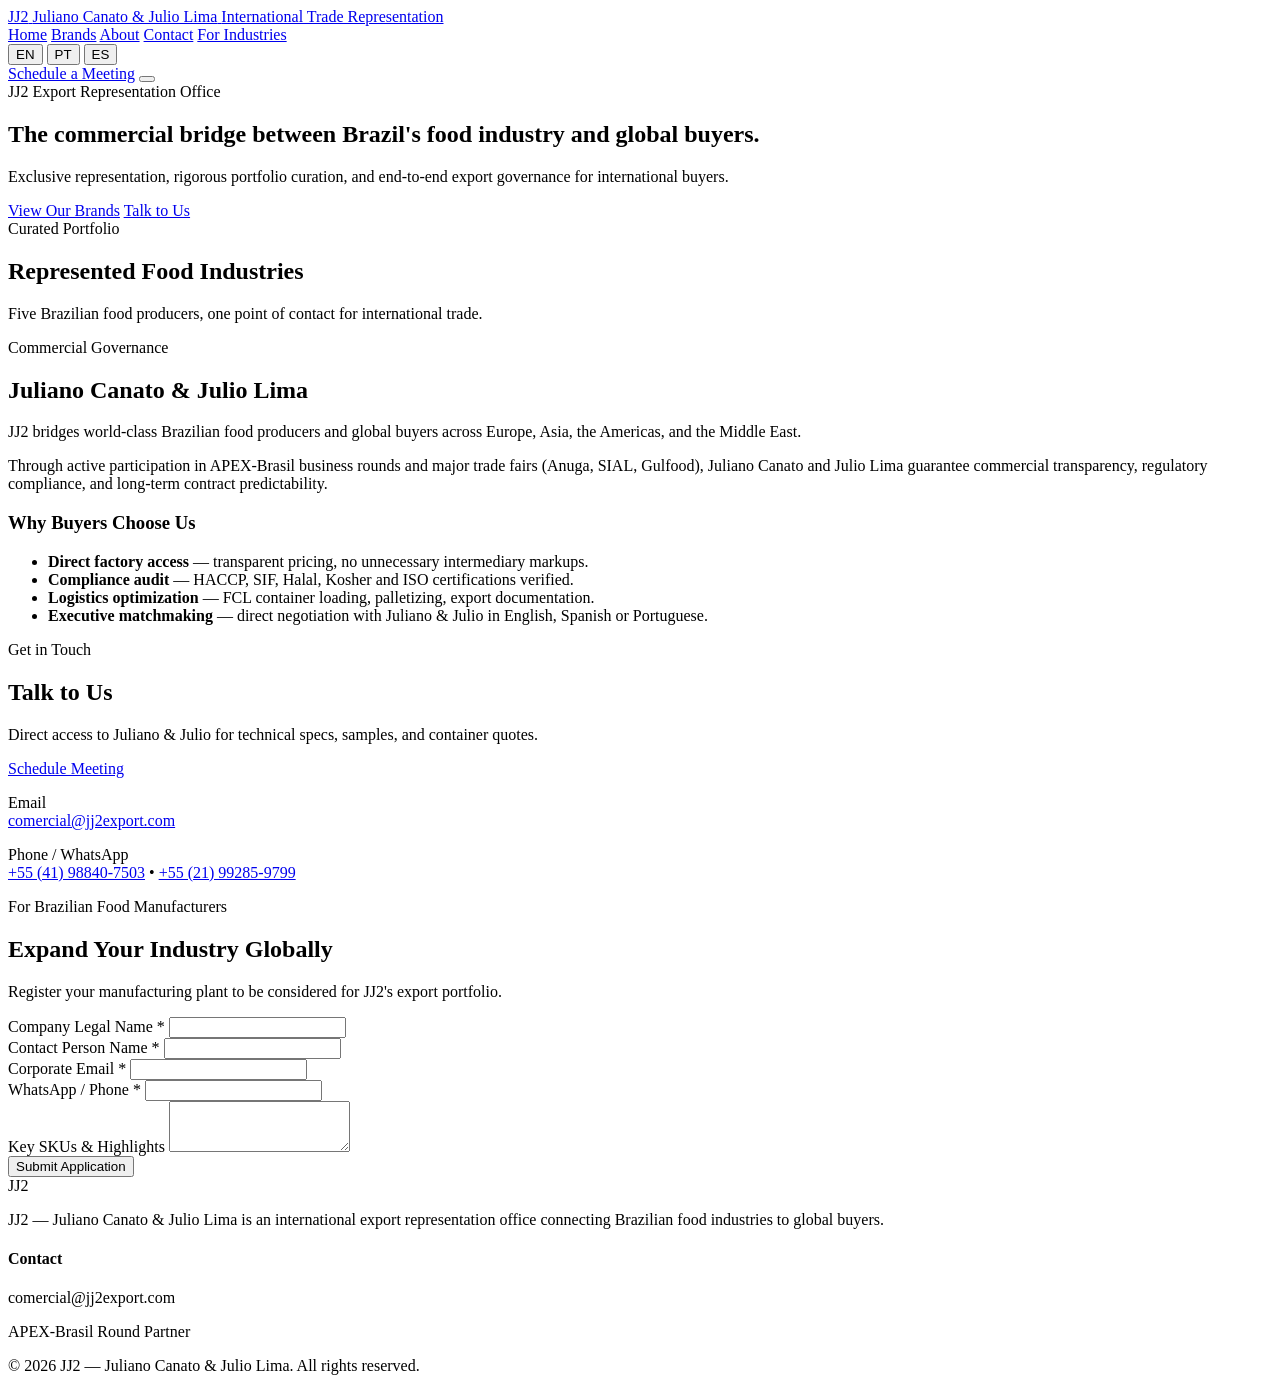
==== index.html @ 2e2c7b8e "Add files via upload" ====
<!DOCTYPE html>
<html lang="en" data-default-lang="en">
<head>
  <meta charset="UTF-8">
  <meta name="viewport" content="width=device-width, initial-scale=1.0">
  <title>JJ2 — Juliano Canato & Julio Lima | Brazilian Food Export Representation</title>
  <meta name="description" content="International trade representation connecting Brazil's leading food industries — Qualicoco, Waiss, Queijos Crioulo, Grãos União and Alteroza — to global buyers. APEX-Brasil partner.">
  <meta name="keywords" content="JJ2, Brazilian food export, Qualicoco, Waiss, Queijos Crioulo, Grãos União, Alteroza, APEX Brasil, food representation">
  <link rel="canonical" href="https://jj2export.com.br/">

  <meta property="og:type" content="website">
  <meta property="og:title" content="JJ2 — Juliano Canato & Julio Lima | Brazilian Food Export Representation">
  <meta property="og:description" content="International trade representation for Brazil's leading food industries.">
  <meta property="og:image" content="https://jj2export.com.br/assets/images/og-cover.jpg">
  <meta property="og:url" content="https://jj2export.com.br/">
  <meta name="twitter:card" content="summary_large_image">

  <link rel="icon" href="data:image/svg+xml,<svg xmlns=%22http://www.w3.org/2000/svg%22 viewBox=%220 0 100 100%22><rect width=%22100%22 height=%22100%22 rx=%2216%22 fill=%22%230F2A3D%22/><text x=%2250%22 y=%2264%22 font-size=%2238%22 font-family=%22Arial%2C sans-serif%22 font-weight=%22700%22 fill=%22%23B08D57%22 text-anchor=%22middle%22>JJ2</text></svg>">

  <link rel="preconnect" href="https://fonts.googleapis.com">
  <link rel="preconnect" href="https://fonts.gstatic.com" crossorigin>
  <link href="https://fonts.googleapis.com/css2?family=Inter:wght@400;500;600;700;800&display=swap" rel="stylesheet">

  <link rel="stylesheet" href="css/variables.css">
  <link rel="stylesheet" href="css/base.css">
  <link rel="stylesheet" href="css/layout.css">
  <link rel="stylesheet" href="css/components.css">
  <link rel="stylesheet" href="css/responsive.css">
</head>
<body>

  <header class="site-header" id="siteHeader">
    <div class="container header-inner">
      <a href="#home" class="logo">
        <span class="logo-mark">JJ2</span>
        <span class="logo-text">
          <span class="logo-title">Juliano Canato &amp; Julio Lima</span>
          <span class="logo-subtitle" data-i18n="logo_subtitle">International Trade Representation</span>
        </span>
      </a>

      <nav class="nav-menu" id="navMenu">
        <a href="#home" class="nav-link" data-i18n="nav_home">Home</a>
        <a href="#brands" class="nav-link" data-i18n="nav_brands">Brands</a>
        <a href="#about" class="nav-link" data-i18n="nav_about">About</a>
        <a href="#contact" class="nav-link" data-i18n="nav_contact">Contact</a>
        <a href="#suppliers" class="nav-link" data-i18n="nav_suppliers">For Industries</a>
      </nav>

      <div class="header-actions">
        <div class="lang-selector" id="langSelector">
          <button class="lang-btn active" data-lang="en">EN</button>
          <button class="lang-btn" data-lang="pt">PT</button>
          <button class="lang-btn" data-lang="es">ES</button>
        </div>
        <a href="https://calendar.app.google/WeJ4WMJRi7jdJzjG9" target="_blank" rel="noopener" class="btn btn-gold btn-sm" data-i18n="btn_schedule">Schedule a Meeting</a>
        <button class="mobile-menu-toggle" id="mobileMenuToggle" aria-label="Toggle navigation menu" aria-expanded="false">
          <span></span><span></span><span></span>
        </button>
      </div>
    </div>
  </header>

  <main>
    <section class="hero" id="home">
      <div class="container hero-inner">
        <span class="badge" data-i18n="hero_badge">JJ2 Export Representation Office</span>
        <h1 class="hero-title" data-i18n="hero_title">The commercial bridge between Brazil's food industry and global buyers.</h1>
        <p class="hero-subtitle" data-i18n="hero_subtitle">Exclusive representation, rigorous portfolio curation, and end-to-end export governance for international buyers.</p>
        <div class="hero-ctas">
          <a href="#brands" class="btn btn-gold" data-i18n="cta_brands">View Our Brands</a>
          <a href="#contact" class="btn btn-outline" data-i18n="cta_contact">Talk to Us</a>
        </div>
      </div>
    </section>

    <section class="brands-section" id="brands">
      <div class="container">
        <div class="section-header">
          <span class="label" data-i18n="section_brands_tag">Curated Portfolio</span>
          <h2 data-i18n="section_brands_title">Represented Food Industries</h2>
          <p data-i18n="section_brands_desc">Five Brazilian food producers, one point of contact for international trade.</p>
        </div>
        <div class="brands-grid" id="brandsGrid">
          <!-- rendered by js/app.js from js/brands-data.js -->
        </div>
      </div>
    </section>

    <section class="about-section" id="about">
      <div class="container about-grid">
        <div class="about-text">
          <span class="label" data-i18n="about_tag">Commercial Governance</span>
          <h2 data-i18n="about_title">Juliano Canato &amp; Julio Lima</h2>
          <p data-i18n="about_p1">JJ2 bridges world-class Brazilian food producers and global buyers across Europe, Asia, the Americas, and the Middle East.</p>
          <p data-i18n="about_p2">Through active participation in APEX-Brasil business rounds and major trade fairs (Anuga, SIAL, Gulfood), Juliano Canato and Julio Lima guarantee commercial transparency, regulatory compliance, and long-term contract predictability.</p>
        </div>
        <div class="about-card">
          <h3 data-i18n="about_why_title">Why Buyers Choose Us</h3>
          <ul class="about-why-list">
            <li data-i18n="about_why1"><strong>Direct factory access</strong> — transparent pricing, no unnecessary intermediary markups.</li>
            <li data-i18n="about_why2"><strong>Compliance audit</strong> — HACCP, SIF, Halal, Kosher and ISO certifications verified.</li>
            <li data-i18n="about_why3"><strong>Logistics optimization</strong> — FCL container loading, palletizing, export documentation.</li>
            <li data-i18n="about_why4"><strong>Executive matchmaking</strong> — direct negotiation with Juliano &amp; Julio in English, Spanish or Portuguese.</li>
          </ul>
        </div>
      </div>
    </section>

    <section class="contact-section" id="contact">
      <div class="container contact-grid">
        <div>
          <span class="label label-on-dark" data-i18n="contact_tag">Get in Touch</span>
          <h2 class="on-dark" data-i18n="contact_title">Talk to Us</h2>
          <p class="on-dark-muted" data-i18n="contact_subtitle">Direct access to Juliano &amp; Julio for technical specs, samples, and container quotes.</p>
          <a href="https://calendar.app.google/WeJ4WMJRi7jdJzjG9" target="_blank" rel="noopener" class="btn btn-gold" id="scheduleMeetingBtn" data-i18n="btn_meeting">Schedule Meeting</a>
        </div>
        <div class="contact-card">
          <p><span class="contact-label" data-i18n="contact_email_label">Email</span><br>
             <a href="mailto:comercial@jj2export.com">comercial@jj2export.com</a></p>
           <p><span class="contact-label" data-i18n="contact_phone_label">Phone / WhatsApp</span><br>
              <span data-i18n="contact_pending"><a href="https://wa.me/5541988407503" target="_blank" rel="noopener">+55 (41) 98840-7503</a> &bull; <a href="https://wa.me/5521992859799" target="_blank" rel="noopener">+55 (21) 99285-9799</a></span></p>
        </div>
      </div>
    </section>

    <section class="suppliers-section" id="suppliers">
      <div class="container">
        <div class="section-header">
          <span class="label" data-i18n="suppliers_tag">For Brazilian Food Manufacturers</span>
          <h2 data-i18n="suppliers_title">Expand Your Industry Globally</h2>
          <p data-i18n="suppliers_subtitle">Register your manufacturing plant to be considered for JJ2's export portfolio.</p>
        </div>
        <form class="supplier-form" id="supplierForm">
          <div class="form-grid">
            <div class="form-group">
              <label for="indCompany" data-i18n="lbl_company">Company Legal Name *</label>
              <input type="text" id="indCompany" name="company" required>
            </div>
            <div class="form-group">
              <label for="indContact" data-i18n="lbl_contact">Contact Person Name *</label>
              <input type="text" id="indContact" name="contact" required>
            </div>
            <div class="form-group">
              <label for="indEmail" data-i18n="lbl_email">Corporate Email *</label>
              <input type="email" id="indEmail" name="email" required>
            </div>
            <div class="form-group">
              <label for="indPhone" data-i18n="lbl_phone">WhatsApp / Phone *</label>
              <input type="tel" id="indPhone" name="phone" required>
            </div>
            <div class="form-group full-width">
              <label for="indNotes" data-i18n="lbl_notes">Key SKUs &amp; Highlights</label>
              <textarea id="indNotes" name="notes" rows="3"></textarea>
            </div>
          </div>
          <button type="submit" class="btn btn-outline" data-i18n="btn_submit_industry">Submit Application</button>
        </form>
      </div>
    </section>
  </main>

  <footer class="site-footer">
    <div class="container footer-grid">
      <div>
        <span class="logo-mark">JJ2</span>
        <p class="footer-about" data-i18n="footer_about">JJ2 — Juliano Canato &amp; Julio Lima is an international export representation office connecting Brazilian food industries to global buyers.</p>
      </div>
      <div>
        <h4 data-i18n="footer_contact">Contact</h4>
        <p>comercial@jj2export.com</p>
        <p data-i18n="footer_apex">APEX-Brasil Round Partner</p>
      </div>
    </div>
    <div class="footer-bottom container">
      <p data-i18n="footer_copy">© 2026 JJ2 — Juliano Canato &amp; Julio Lima. All rights reserved.</p>
    </div>
  </footer>

  <script src="js/brands-data.js"></script>
  <script src="js/i18n.js"></script>
  <script src="js/app.js"></script>
</body>
</html>
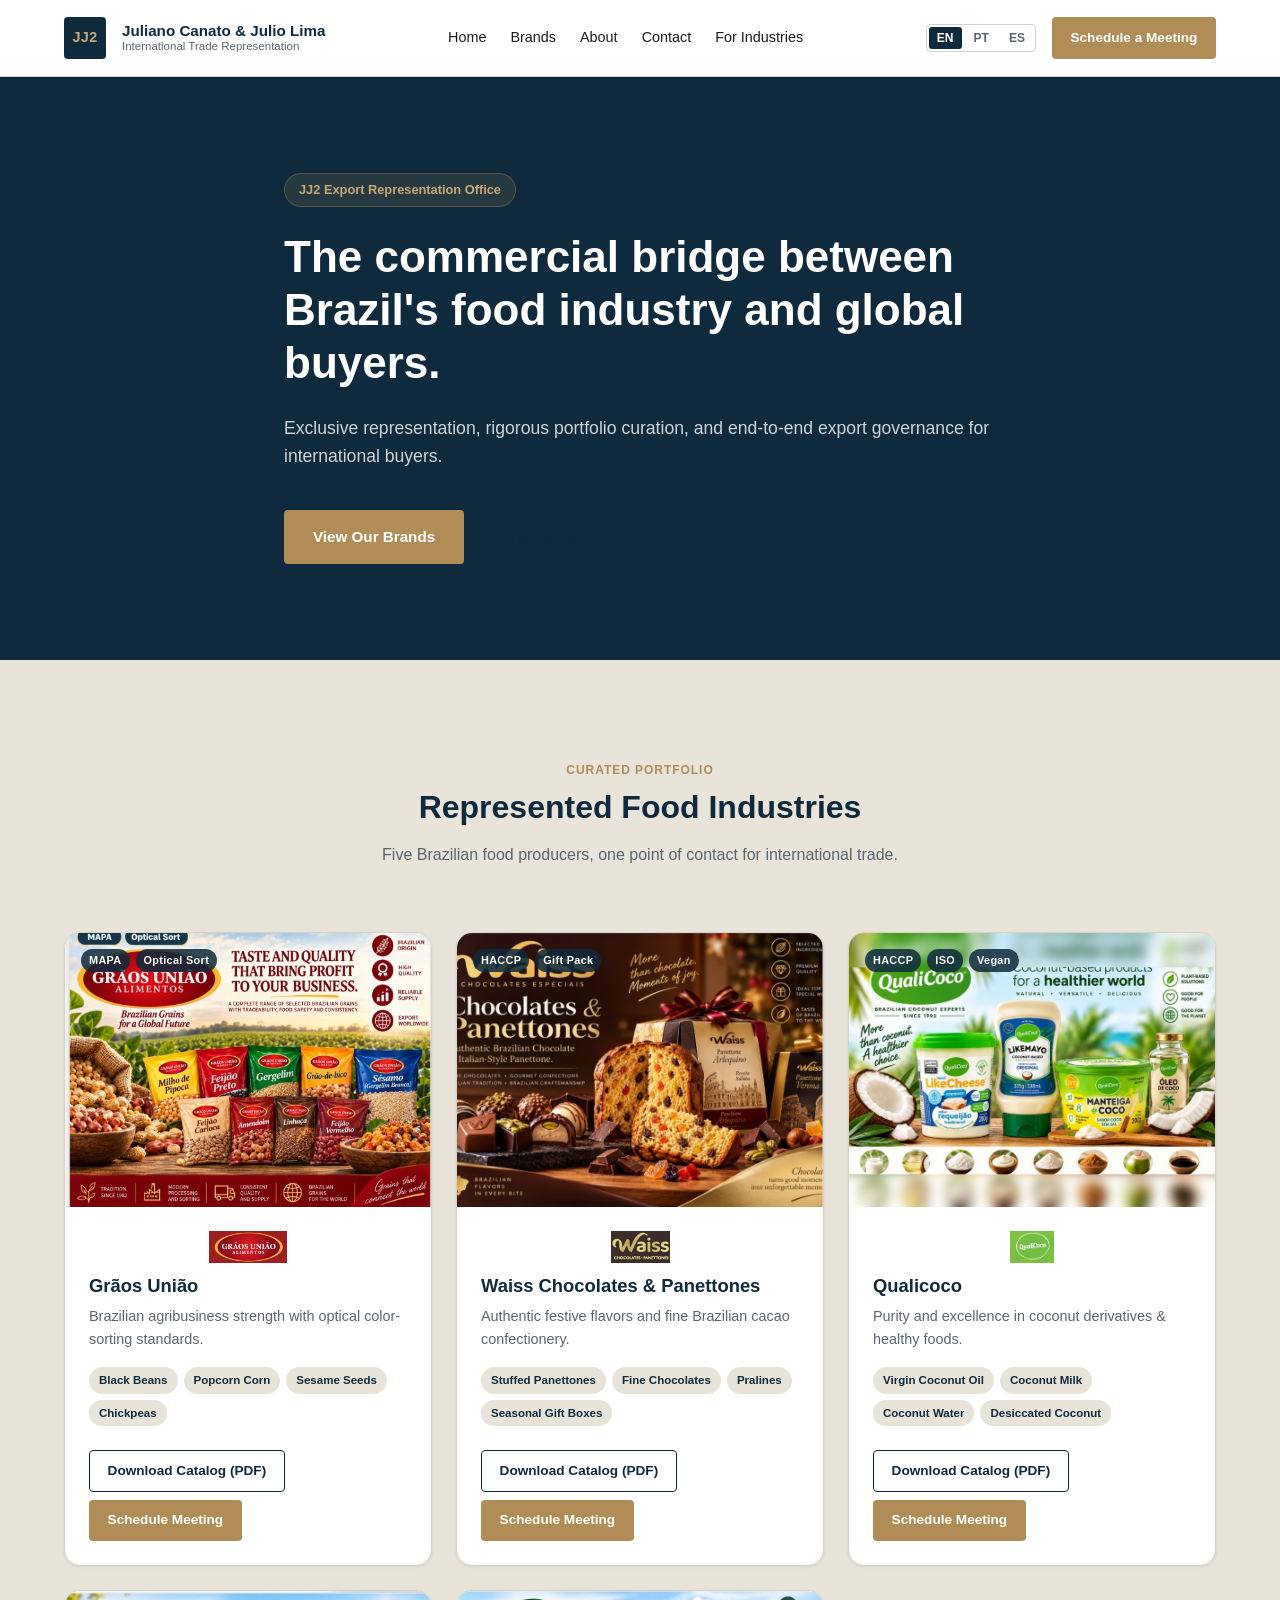
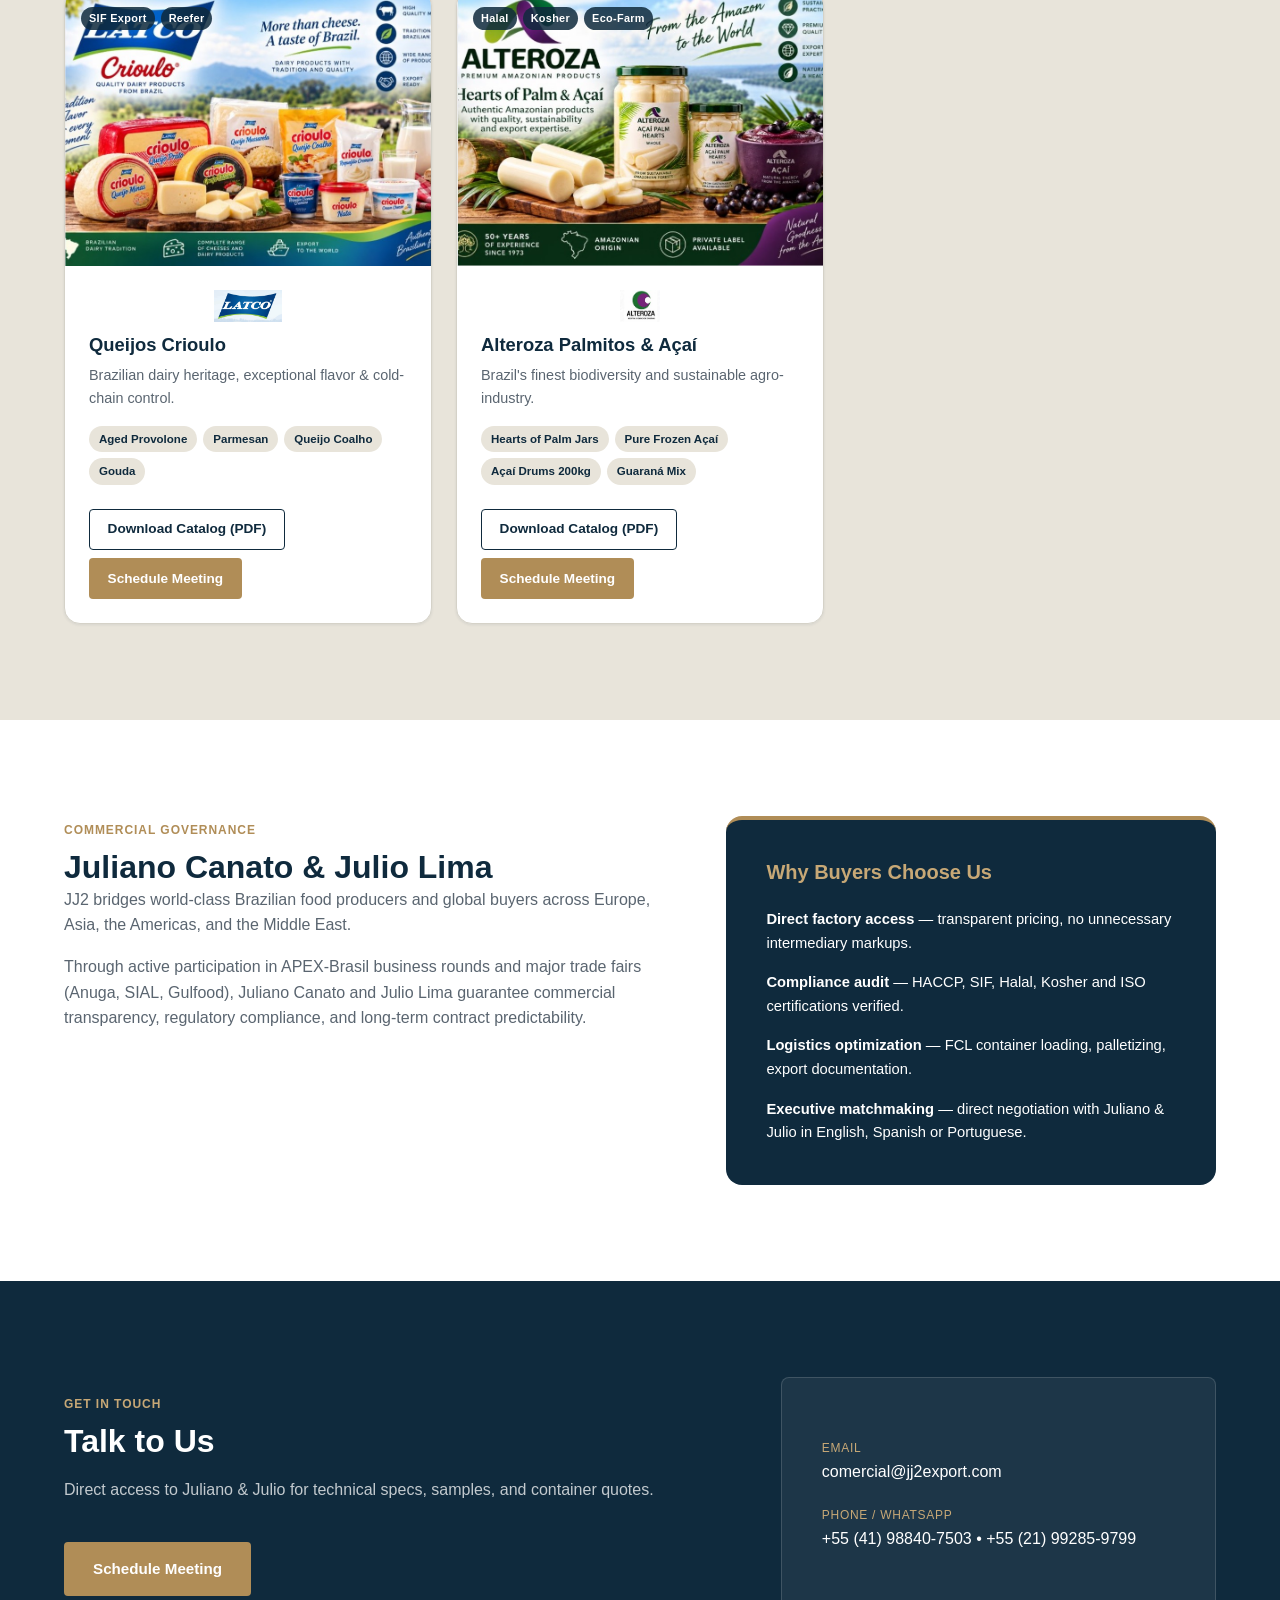
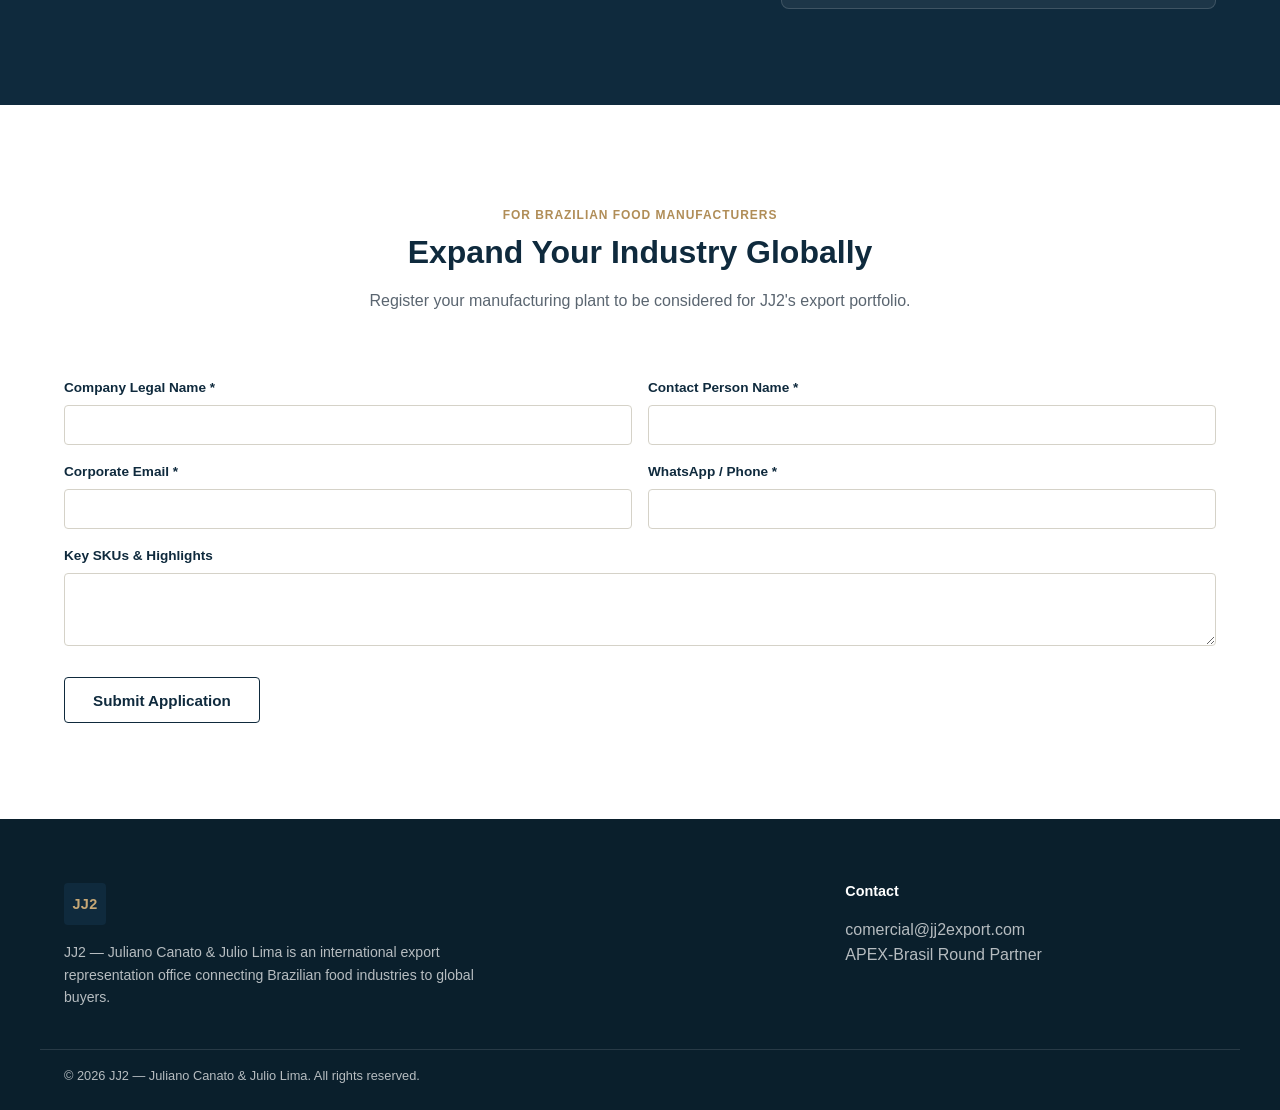
==== commit f47548c6: "Install and configure Vercel Web Analytics # Vercel Web Analytics Implementation Report  ## Summary " ====
--- a/index.html
+++ b/index.html
@@ -26,6 +26,9 @@
   <link rel="stylesheet" href="css/layout.css">
   <link rel="stylesheet" href="css/components.css">
   <link rel="stylesheet" href="css/responsive.css">
+
+  <!-- Vercel Web Analytics -->
+  <script defer src="https://cdn.vercel-insights.com/v1/script.js"></script>
 </head>
 <body>
 
--- a/css/variables.css
+++ b/css/variables.css
@@ -0,0 +1,31 @@
+:root {
+  /* Trade House Estruturado palette */
+  --color-primary: #0F2A3D;
+  --color-primary-light: #17415C;
+  --color-secondary: #3D5A6C;
+  --color-sand: #E8E4DA;
+  --color-sand-dark: #D8D2C2;
+  --color-gold: #B08D57;
+  --color-gold-light: #C7A876;
+  --color-white: #FFFFFF;
+  --color-text: #1A1A1A;
+  --color-text-muted: #5A6570;
+  --color-border: #D5D2C8;
+
+  --font-sans: 'Inter', -apple-system, BlinkMacSystemFont, 'Segoe UI', sans-serif;
+
+  --radius-sm: 4px;
+  --radius-md: 8px;
+  --radius-lg: 16px;
+
+  --container-width: 1200px;
+  --space-1: 8px;
+  --space-2: 16px;
+  --space-3: 24px;
+  --space-4: 40px;
+  --space-5: 64px;
+  --space-6: 96px;
+
+  --shadow-sm: 0 1px 3px rgba(15,42,61,0.08);
+  --shadow-md: 0 4px 16px rgba(15,42,61,0.12);
+}
--- a/css/base.css
+++ b/css/base.css
@@ -0,0 +1,65 @@
+*, *::before, *::after { box-sizing: border-box; margin: 0; padding: 0; }
+
+html { scroll-behavior: smooth; }
+
+body {
+  font-family: var(--font-sans);
+  color: var(--color-text);
+  background: var(--color-white);
+  line-height: 1.6;
+  -webkit-font-smoothing: antialiased;
+}
+
+img { max-width: 100%; display: block; }
+
+a { color: inherit; text-decoration: none; }
+
+ul { list-style: none; }
+
+h1, h2, h3, h4 {
+  font-weight: 700;
+  line-height: 1.2;
+  color: var(--color-primary);
+}
+
+h2 { font-size: 2rem; }
+h3 { font-size: 1.25rem; }
+
+.container {
+  max-width: var(--container-width);
+  margin: 0 auto;
+  padding: 0 var(--space-3);
+}
+
+.label {
+  display: inline-block;
+  font-size: 0.75rem;
+  font-weight: 700;
+  letter-spacing: 0.08em;
+  text-transform: uppercase;
+  color: var(--color-gold);
+  margin-bottom: var(--space-1);
+}
+
+.label-on-dark { color: var(--color-gold-light); }
+
+.btn {
+  display: inline-block;
+  padding: 0.85rem 1.75rem;
+  border-radius: var(--radius-sm);
+  font-weight: 600;
+  font-size: 0.95rem;
+  border: 1px solid transparent;
+  cursor: pointer;
+  transition: transform 0.15s ease, box-shadow 0.15s ease;
+}
+
+.btn:hover { transform: translateY(-1px); box-shadow: var(--shadow-sm); }
+
+.btn-gold { background: var(--color-gold); color: var(--color-white); }
+.btn-outline { background: transparent; color: var(--color-primary); border-color: var(--color-primary); }
+.btn-outline.on-dark, .contact-section .btn-outline { color: var(--color-white); border-color: rgba(255,255,255,0.4); }
+.btn-sm { padding: 0.55rem 1.1rem; font-size: 0.85rem; }
+
+.on-dark { color: var(--color-white); }
+.on-dark-muted { color: rgba(255,255,255,0.75); }
--- a/css/layout.css
+++ b/css/layout.css
@@ -0,0 +1,96 @@
+/* Header */
+.site-header {
+  position: sticky;
+  top: 0;
+  z-index: 100;
+  background: var(--color-white);
+  border-bottom: 1px solid var(--color-border);
+}
+
+.header-inner {
+  display: flex;
+  align-items: center;
+  justify-content: space-between;
+  height: 76px;
+  gap: var(--space-3);
+}
+
+.logo { display: flex; align-items: center; gap: var(--space-2); }
+
+.logo-mark {
+  display: flex;
+  align-items: center;
+  justify-content: center;
+  width: 42px;
+  height: 42px;
+  border-radius: var(--radius-sm);
+  background: var(--color-primary);
+  color: var(--color-gold-light);
+  font-weight: 800;
+  font-size: 0.9rem;
+  letter-spacing: 0.02em;
+}
+
+.logo-text { display: flex; flex-direction: column; line-height: 1.2; }
+.logo-title { font-weight: 700; font-size: 0.95rem; color: var(--color-primary); }
+.logo-subtitle { font-size: 0.72rem; color: var(--color-text-muted); }
+
+.nav-menu { display: flex; gap: var(--space-3); }
+.nav-link { font-size: 0.9rem; font-weight: 500; color: var(--color-text); }
+.nav-link:hover { color: var(--color-gold); }
+
+.header-actions { display: flex; align-items: center; gap: var(--space-2); }
+
+.lang-selector { display: flex; gap: 4px; border: 1px solid var(--color-border); border-radius: var(--radius-sm); padding: 2px; }
+.lang-btn { border: none; background: transparent; padding: 4px 8px; font-size: 0.75rem; font-weight: 600; color: var(--color-text-muted); cursor: pointer; border-radius: 3px; }
+.lang-btn.active { background: var(--color-primary); color: var(--color-white); }
+
+.mobile-menu-toggle { display: none; flex-direction: column; gap: 4px; background: none; border: none; cursor: pointer; }
+.mobile-menu-toggle span { width: 22px; height: 2px; background: var(--color-primary); }
+
+/* Hero */
+.hero { background: var(--color-primary); padding: var(--space-6) 0; }
+.hero-inner { max-width: 760px; }
+.badge {
+  display: inline-block;
+  background: rgba(176,141,87,0.15);
+  color: var(--color-gold-light);
+  border: 1px solid rgba(176,141,87,0.35);
+  padding: 6px 14px;
+  border-radius: 999px;
+  font-size: 0.8rem;
+  font-weight: 600;
+  margin-bottom: var(--space-3);
+}
+.hero-title { color: var(--color-white); font-size: 2.75rem; margin-bottom: var(--space-3); }
+.hero-subtitle { color: rgba(255,255,255,0.8); font-size: 1.1rem; margin-bottom: var(--space-4); }
+.hero-ctas { display: flex; gap: var(--space-2); }
+
+/* Section scaffolding */
+section { padding: var(--space-6) 0; }
+.section-header { max-width: 640px; margin: 0 auto var(--space-5); text-align: center; }
+.section-header p { color: var(--color-text-muted); margin-top: var(--space-2); }
+
+.brands-section { background: var(--color-sand); }
+
+.about-grid { display: grid; grid-template-columns: 1.1fr 0.9fr; gap: var(--space-5); align-items: start; }
+.about-text p { color: var(--color-text-muted); margin-bottom: var(--space-2); }
+.about-card { background: var(--color-primary); color: var(--color-white); padding: var(--space-4); border-radius: var(--radius-lg); border-top: 4px solid var(--color-gold); }
+.about-card h3 { color: var(--color-gold-light); margin-bottom: var(--space-3); }
+.about-why-list { display: flex; flex-direction: column; gap: var(--space-2); font-size: 0.92rem; }
+
+.contact-section { background: var(--color-primary); }
+.contact-grid { display: grid; grid-template-columns: 1.2fr 0.8fr; gap: var(--space-5); align-items: center; }
+.contact-section p { margin: var(--space-2) 0 var(--space-4); }
+.contact-card { background: rgba(255,255,255,0.06); border: 1px solid rgba(255,255,255,0.15); border-radius: var(--radius-md); padding: var(--space-4); color: var(--color-white); }
+.contact-card p { margin-bottom: var(--space-2); }
+.contact-label { font-size: 0.75rem; text-transform: uppercase; letter-spacing: 0.06em; color: var(--color-gold-light); }
+
+.suppliers-section { background: var(--color-white); }
+
+/* Footer */
+.site-footer { background: #0A1F2C; color: rgba(255,255,255,0.7); padding: var(--space-5) 0 var(--space-3); }
+.footer-grid { display: grid; grid-template-columns: 2fr 1fr; gap: var(--space-4); margin-bottom: var(--space-4); }
+.footer-about { margin-top: var(--space-2); font-size: 0.88rem; max-width: 420px; }
+.footer-grid h4 { color: var(--color-white); font-size: 0.9rem; margin-bottom: var(--space-2); }
+.footer-bottom { border-top: 1px solid rgba(255,255,255,0.12); padding-top: var(--space-2); font-size: 0.8rem; }
--- a/css/components.css
+++ b/css/components.css
@@ -0,0 +1,60 @@
+.brands-grid {
+  display: grid;
+  grid-template-columns: repeat(auto-fit, minmax(320px, 1fr));
+  gap: var(--space-3);
+}
+
+.brand-card {
+  background: var(--color-white);
+  border-radius: var(--radius-lg);
+  overflow: hidden;
+  box-shadow: var(--shadow-sm);
+  border: 1px solid var(--color-border);
+  display: flex;
+  flex-direction: column;
+}
+
+.brand-card-image { position: relative; aspect-ratio: 4 / 3; overflow: hidden; }
+.brand-card-image img { width: 100%; height: 100%; object-fit: cover; }
+
+.brand-certifications { position: absolute; top: var(--space-2); left: var(--space-2); display: flex; gap: 6px; flex-wrap: wrap; }
+.cert-pill {
+  background: rgba(15,42,61,0.85);
+  color: var(--color-white);
+  font-size: 0.68rem;
+  font-weight: 600;
+  letter-spacing: 0.03em;
+  padding: 3px 8px;
+  border-radius: 999px;
+}
+
+.brand-card-body { padding: var(--space-3); display: flex; flex-direction: column; gap: var(--space-1); flex: 1; }
+.brand-logo { height: 32px; width: auto; object-fit: contain; margin-bottom: 4px; }
+.brand-name { font-size: 1.15rem; }
+.brand-tagline { color: var(--color-text-muted); font-size: 0.9rem; margin-bottom: var(--space-1); }
+
+.brand-products { display: flex; flex-wrap: wrap; gap: 6px; margin-bottom: var(--space-2); }
+.cat-chip {
+  background: var(--color-sand);
+  color: var(--color-primary);
+  font-size: 0.72rem;
+  font-weight: 600;
+  padding: 4px 10px;
+  border-radius: 999px;
+}
+
+.brand-card-actions { margin-top: auto; display: flex; gap: 8px; flex-wrap: wrap; }
+
+/* Forms */
+.form-grid { display: grid; grid-template-columns: 1fr 1fr; gap: var(--space-2); margin-bottom: var(--space-3); }
+.form-group.full-width { grid-column: 1 / -1; }
+.form-group label { display: block; font-size: 0.85rem; font-weight: 600; margin-bottom: 6px; color: var(--color-primary); }
+.form-group input, .form-group textarea {
+  width: 100%;
+  padding: 0.7rem 0.9rem;
+  border: 1px solid var(--color-border);
+  border-radius: var(--radius-sm);
+  font-family: var(--font-sans);
+  font-size: 0.92rem;
+}
+.form-group input:focus, .form-group textarea:focus { outline: 2px solid var(--color-gold); outline-offset: 1px; }
--- a/css/responsive.css
+++ b/css/responsive.css
@@ -0,0 +1,27 @@
+@media (max-width: 1023px) {
+  .about-grid, .contact-grid { grid-template-columns: 1fr; }
+  .about-card { margin-top: var(--space-3); }
+}
+
+@media (max-width: 767px) {
+  .nav-menu {
+    display: none;
+    position: absolute;
+    top: 76px; left: 0; right: 0;
+    flex-direction: column;
+    background: var(--color-white);
+    border-bottom: 1px solid var(--color-border);
+    padding: var(--space-2);
+  }
+  .nav-menu.open { display: flex; }
+  .mobile-menu-toggle { display: flex; }
+  .lang-selector { display: none; }
+  .header-actions .btn-sm { display: none; }
+
+  .hero-title { font-size: 2rem; }
+  .hero-ctas { flex-direction: column; }
+  .hero-ctas .btn { text-align: center; }
+
+  .form-grid { grid-template-columns: 1fr; }
+  .footer-grid { grid-template-columns: 1fr; }
+}
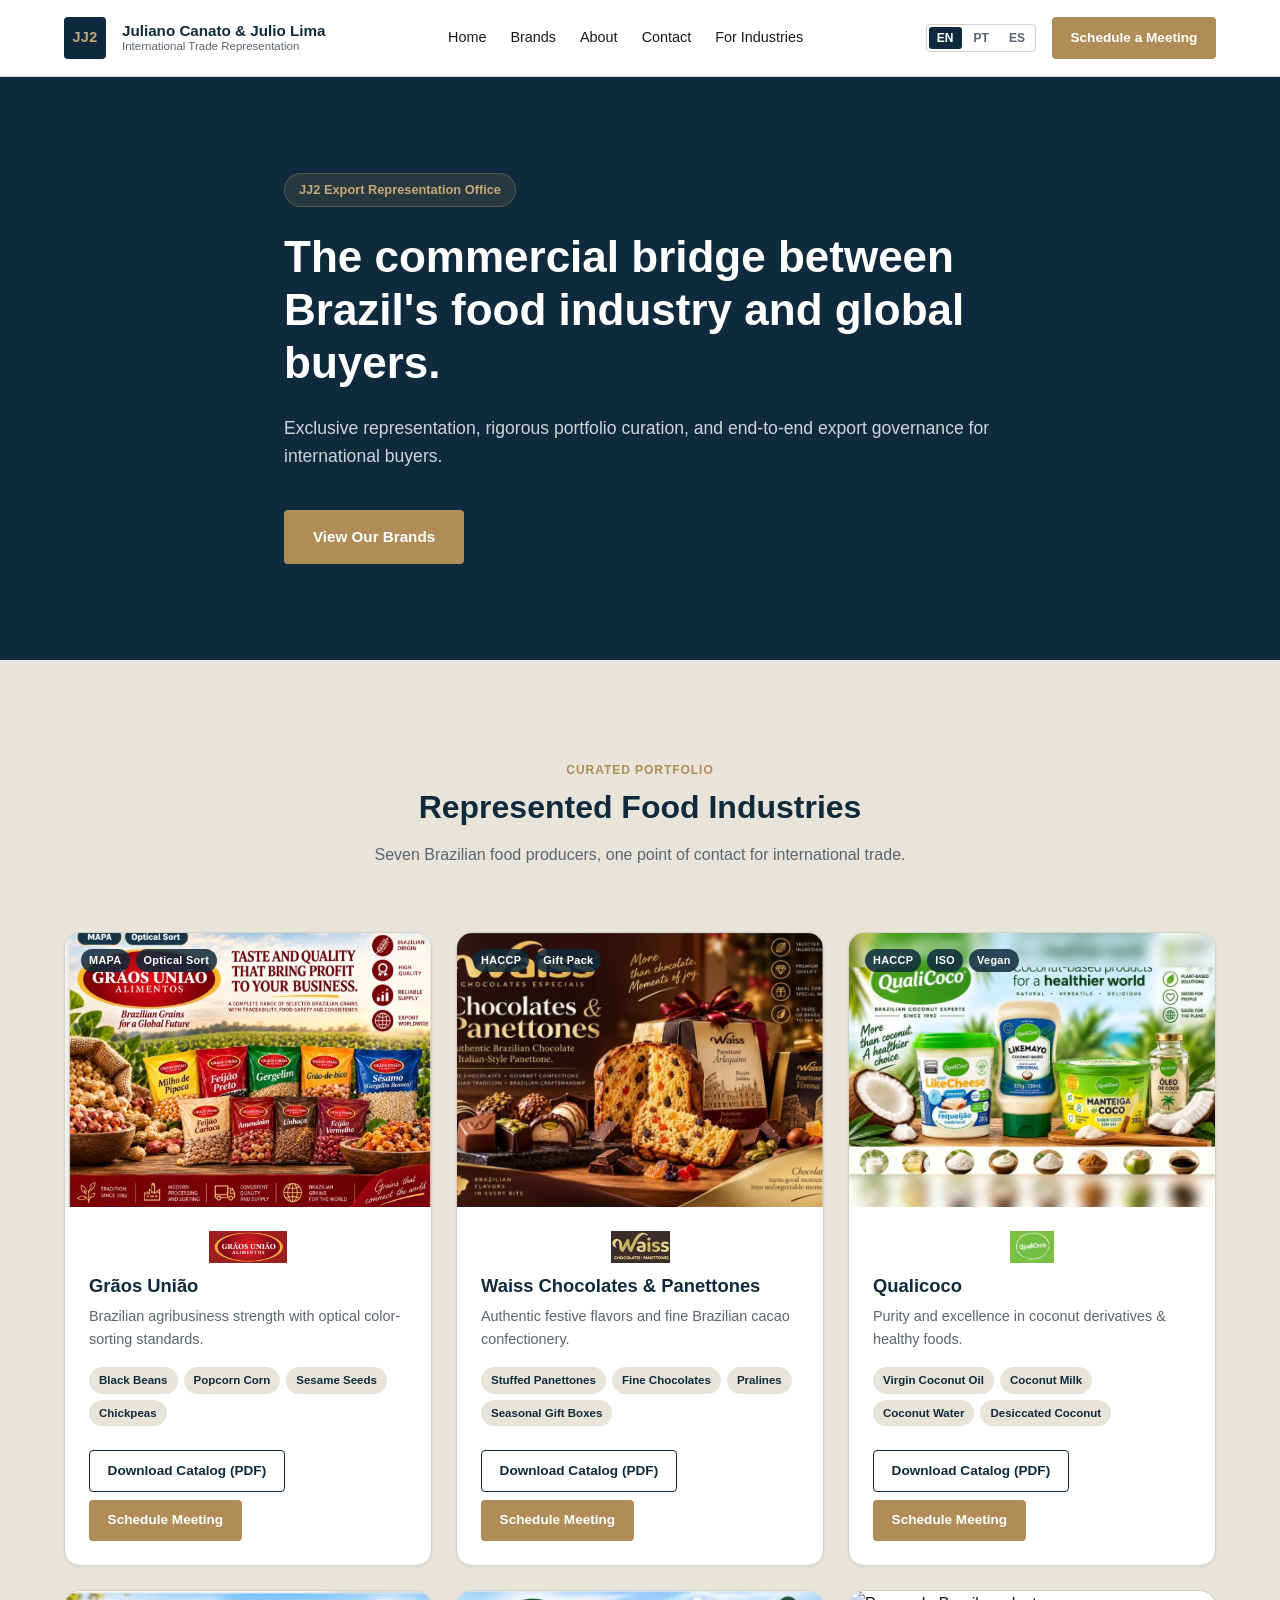
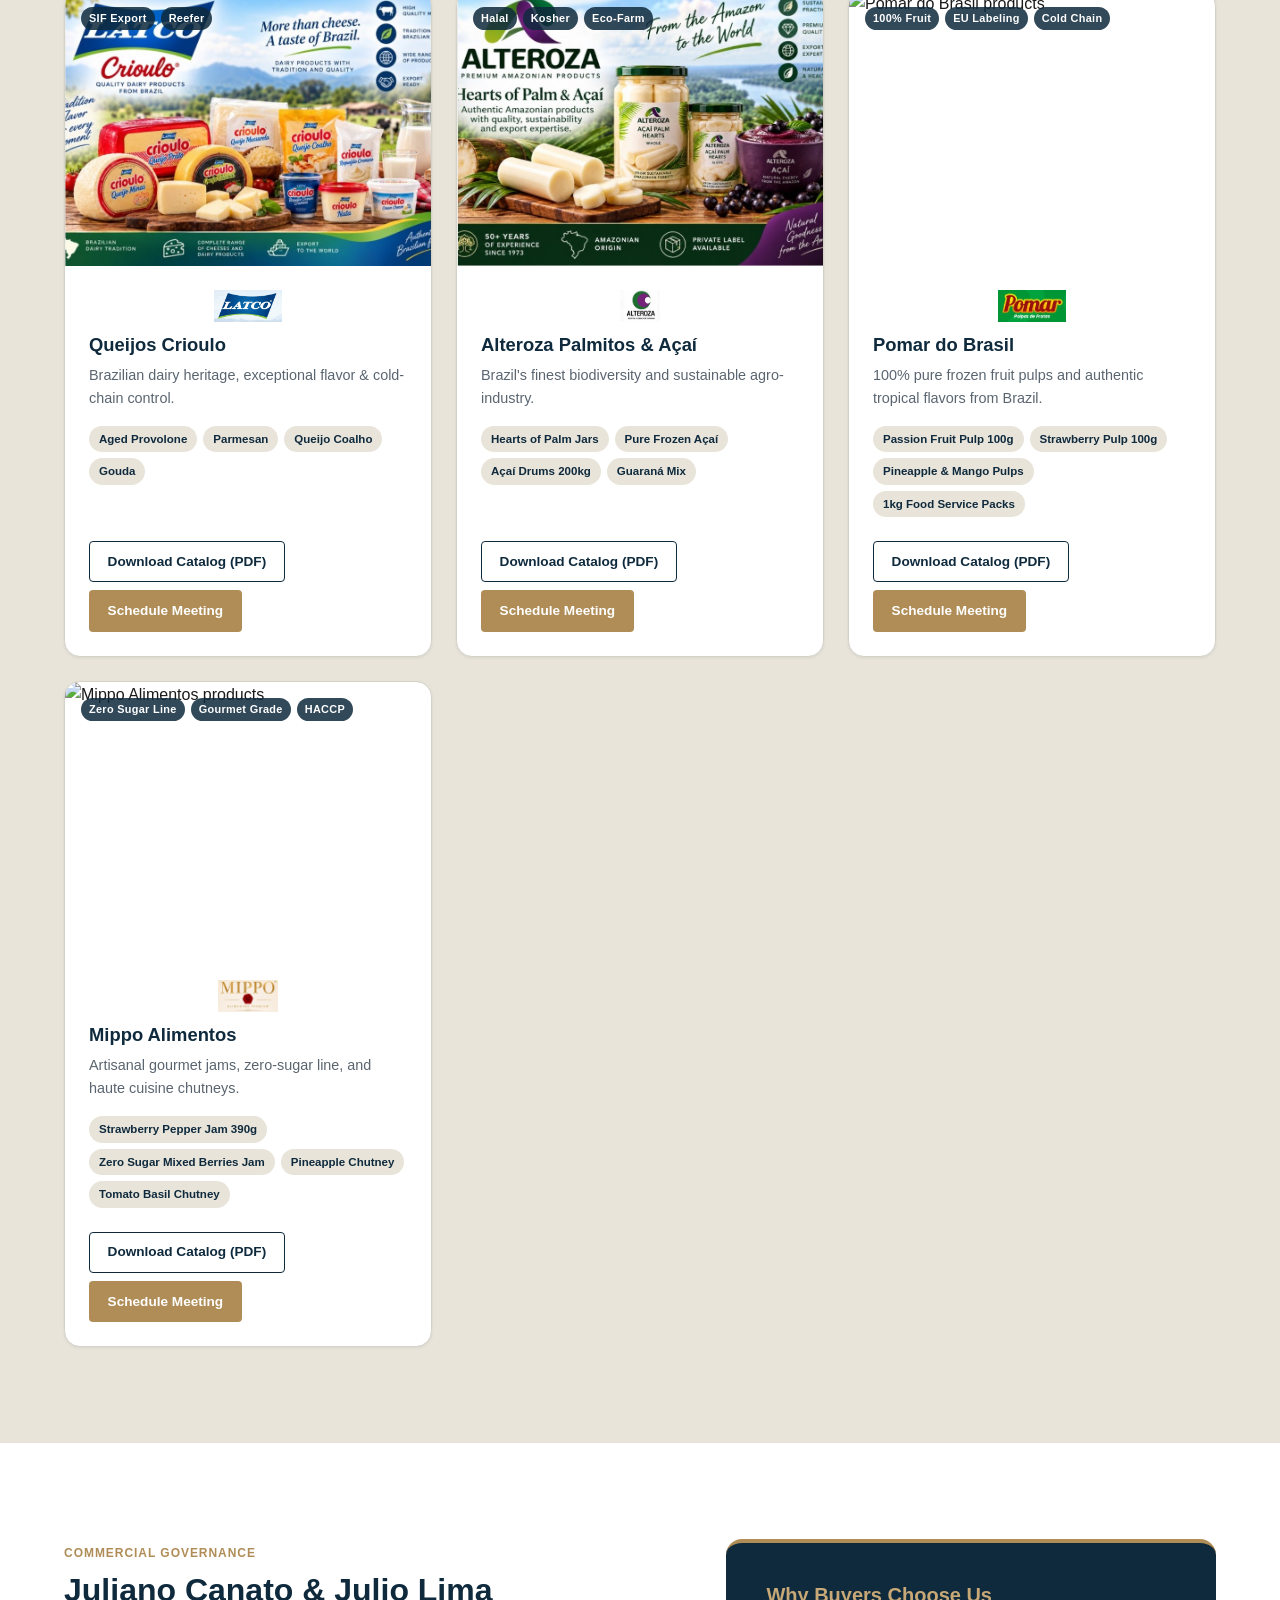
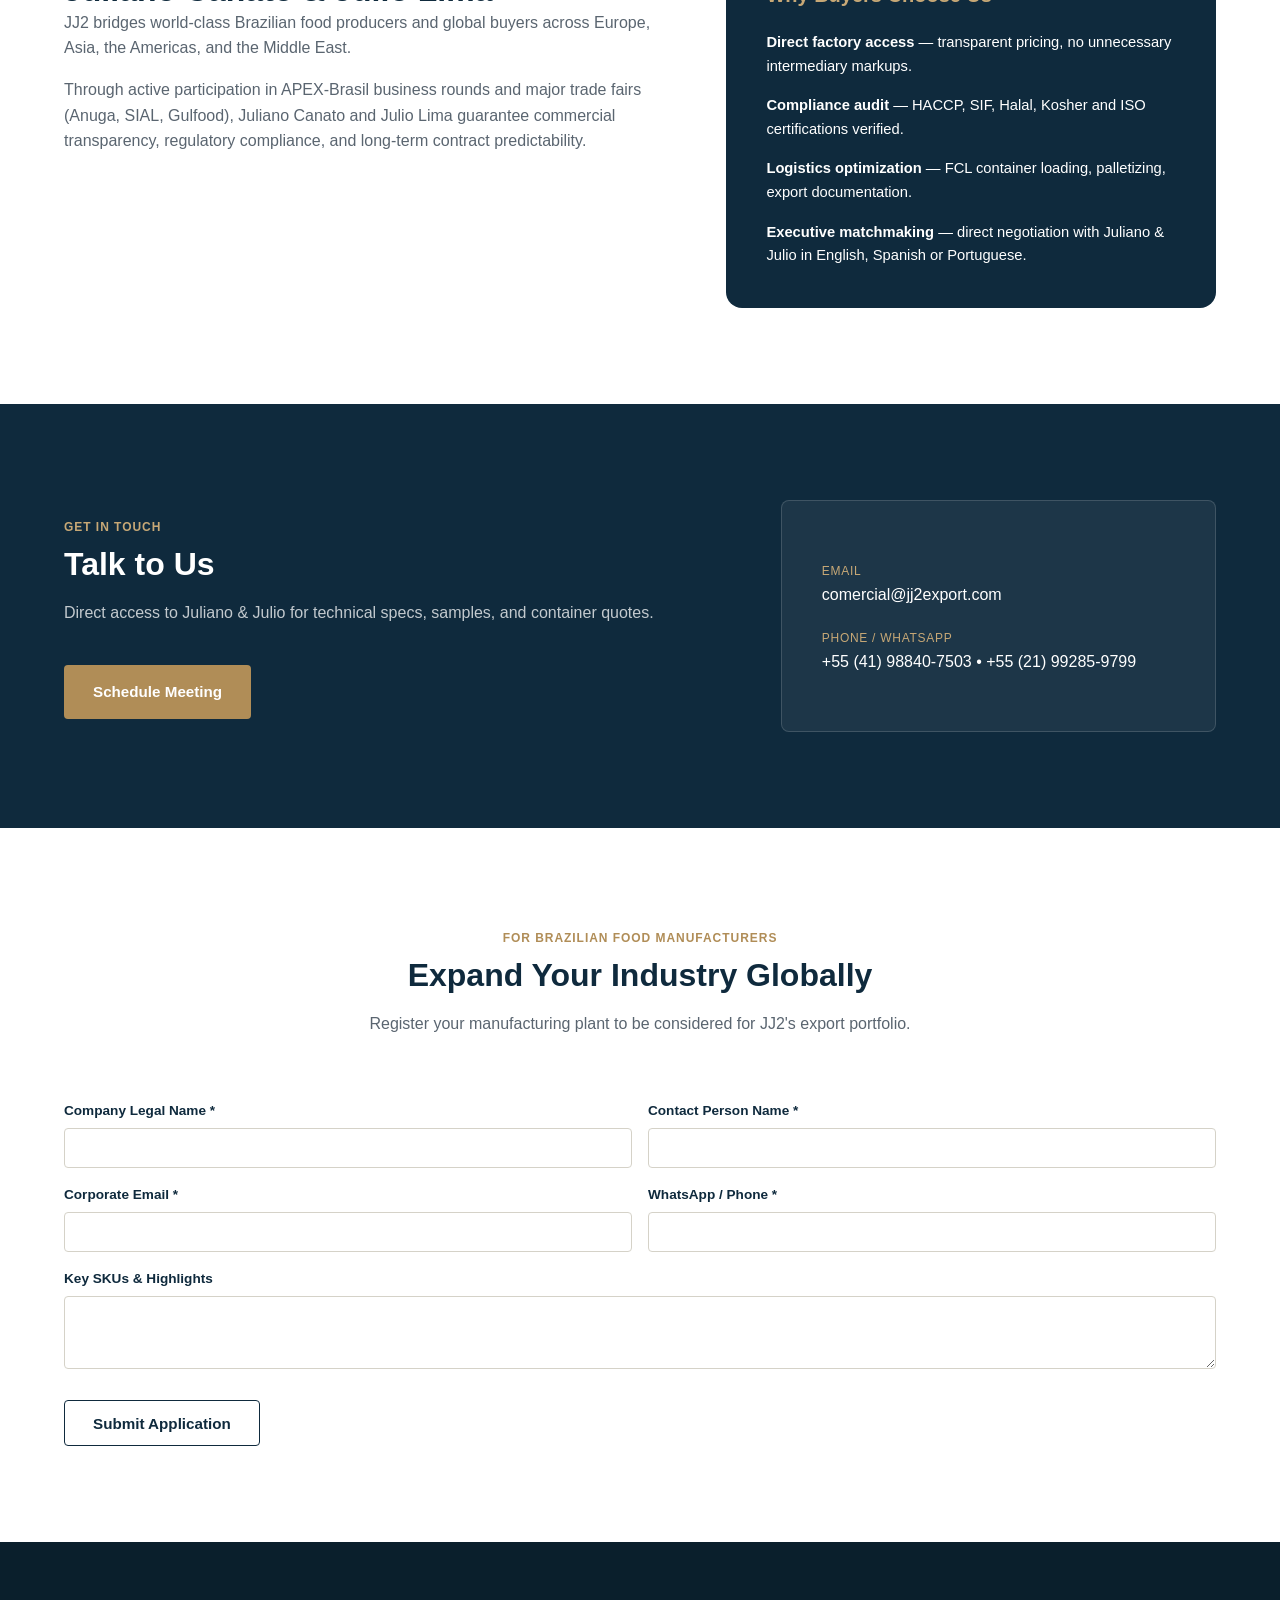
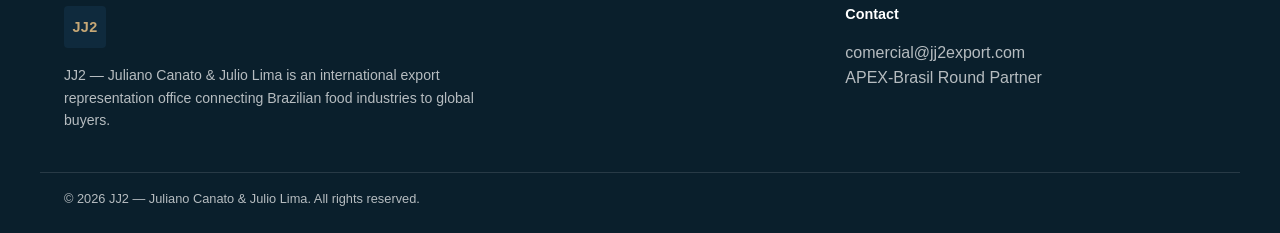
==== commit cd8778a8: "feat: inclusão das marcas Pomar do Brasil e Mippo Alimentos" ====
--- a/index.html
+++ b/index.html
@@ -1,11 +1,11 @@
-<!DOCTYPE html>
+﻿<!DOCTYPE html>
 <html lang="en" data-default-lang="en">
 <head>
   <meta charset="UTF-8">
   <meta name="viewport" content="width=device-width, initial-scale=1.0">
   <title>JJ2 — Juliano Canato & Julio Lima | Brazilian Food Export Representation</title>
-  <meta name="description" content="International trade representation connecting Brazil's leading food industries — Qualicoco, Waiss, Queijos Crioulo, Grãos União and Alteroza — to global buyers. APEX-Brasil partner.">
-  <meta name="keywords" content="JJ2, Brazilian food export, Qualicoco, Waiss, Queijos Crioulo, Grãos União, Alteroza, APEX Brasil, food representation">
+  <meta name="description" content="International trade representation connecting Brazil's leading food industries — Qualicoco, Waiss, Queijos Crioulo, Grãos União, Alteroza, Pomar do Brasil and Mippo Alimentos — to global buyers. APEX-Brasil partner.">
+  <meta name="keywords" content="JJ2, Brazilian food export, Qualicoco, Waiss, Queijos Crioulo, Grãos União, Alteroza, Pomar do Brasil, Mippo Alimentos, APEX Brasil, food representation">
   <link rel="canonical" href="https://jj2export.com.br/">
 
   <meta property="og:type" content="website">
@@ -26,7 +26,6 @@
   <link rel="stylesheet" href="css/layout.css">
   <link rel="stylesheet" href="css/components.css">
   <link rel="stylesheet" href="css/responsive.css">
-
   <!-- Vercel Web Analytics -->
   <script defer src="https://cdn.vercel-insights.com/v1/script.js"></script>
 </head>
@@ -82,7 +81,7 @@
         <div class="section-header">
           <span class="label" data-i18n="section_brands_tag">Curated Portfolio</span>
           <h2 data-i18n="section_brands_title">Represented Food Industries</h2>
-          <p data-i18n="section_brands_desc">Five Brazilian food producers, one point of contact for international trade.</p>
+          <p data-i18n="section_brands_desc">Seven Brazilian food producers, one point of contact for international trade.</p>
         </div>
         <div class="brands-grid" id="brandsGrid">
           <!-- rendered by js/app.js from js/brands-data.js -->
@@ -185,3 +184,5 @@
   <script src="js/app.js"></script>
 </body>
 </html>
+
+
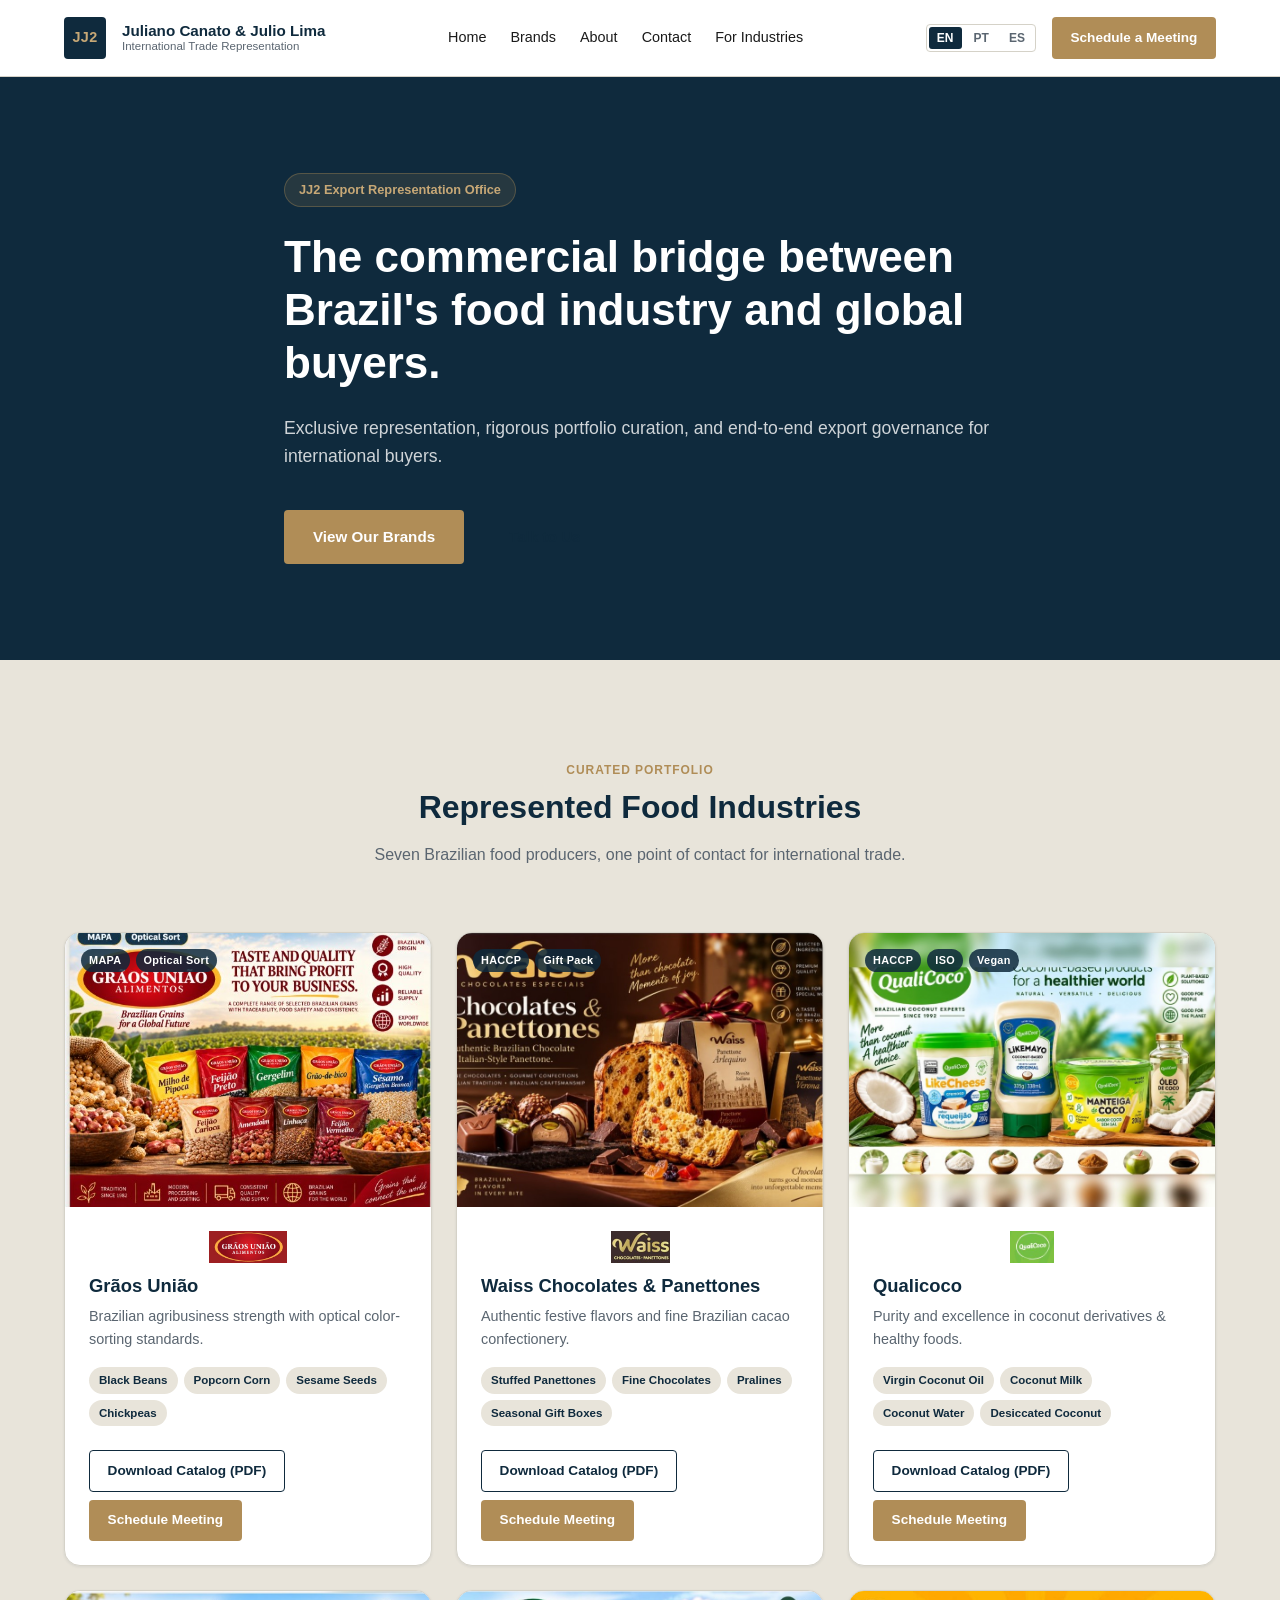
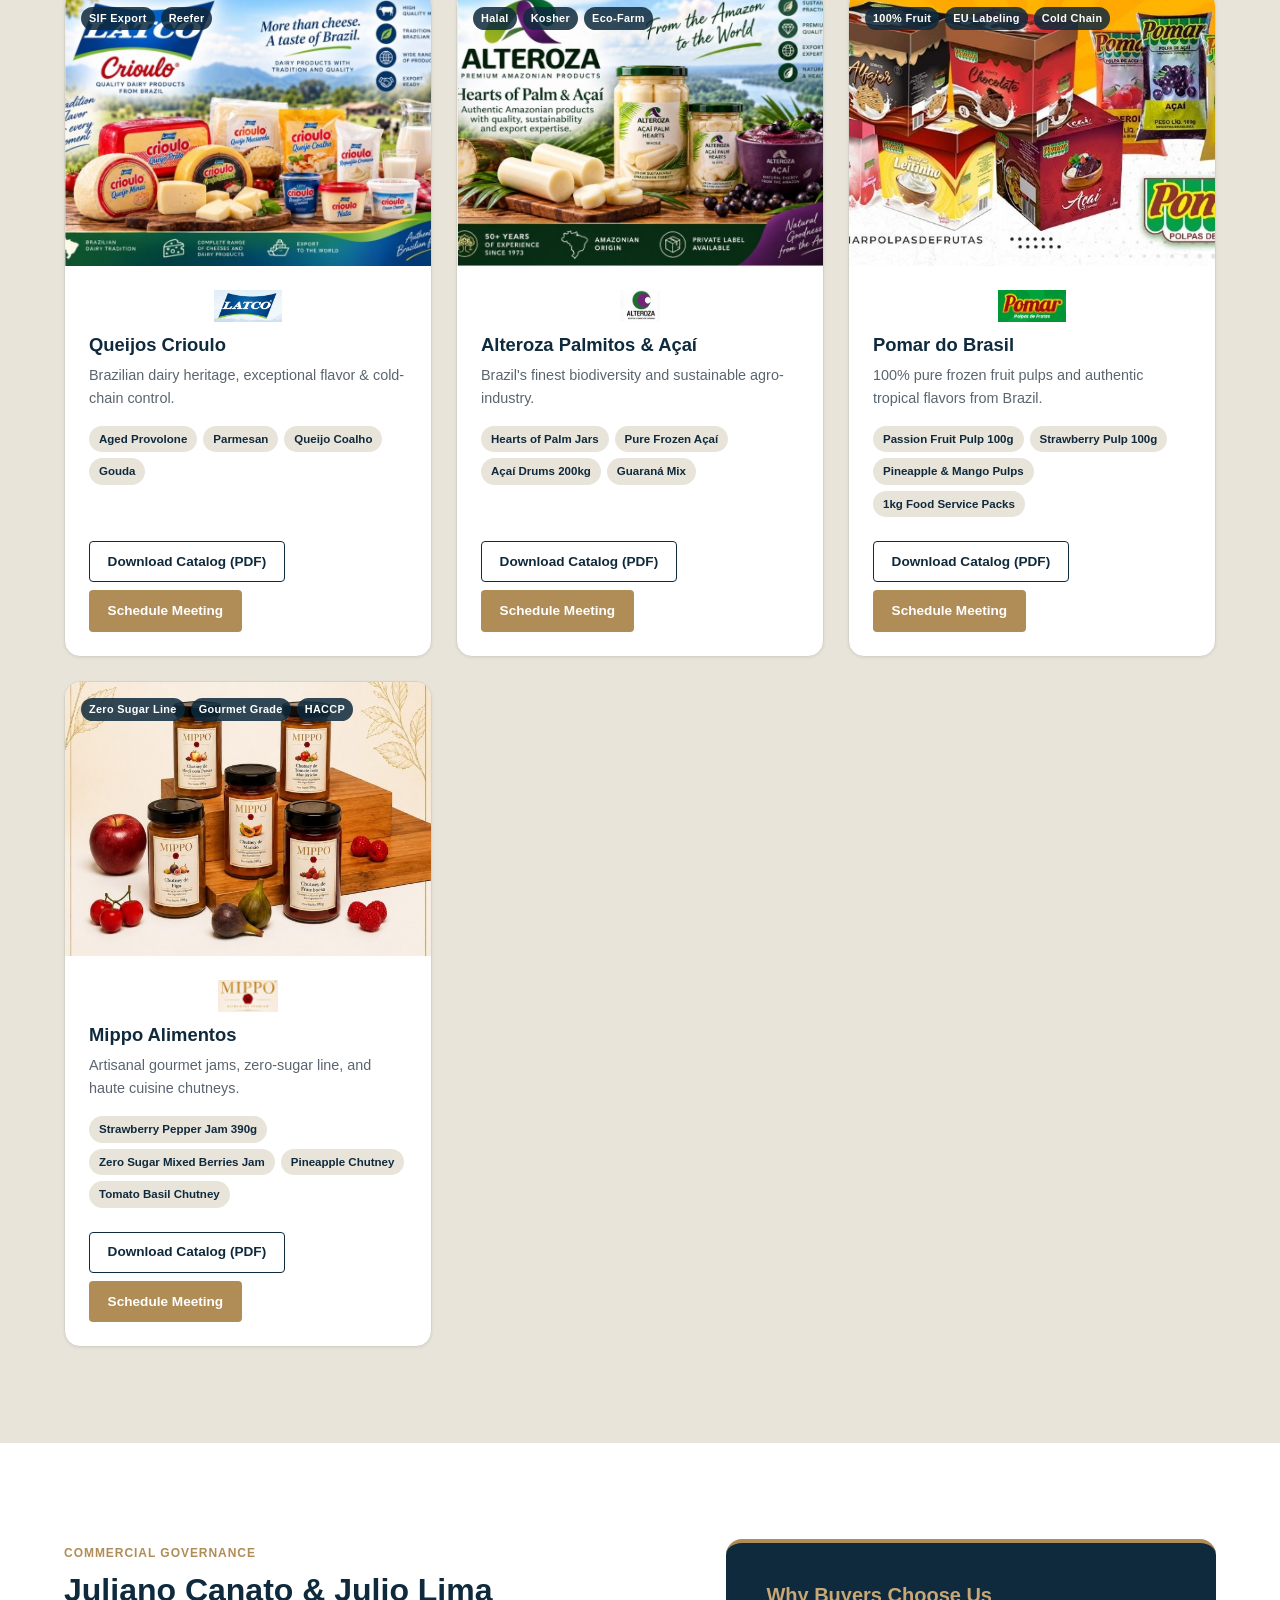
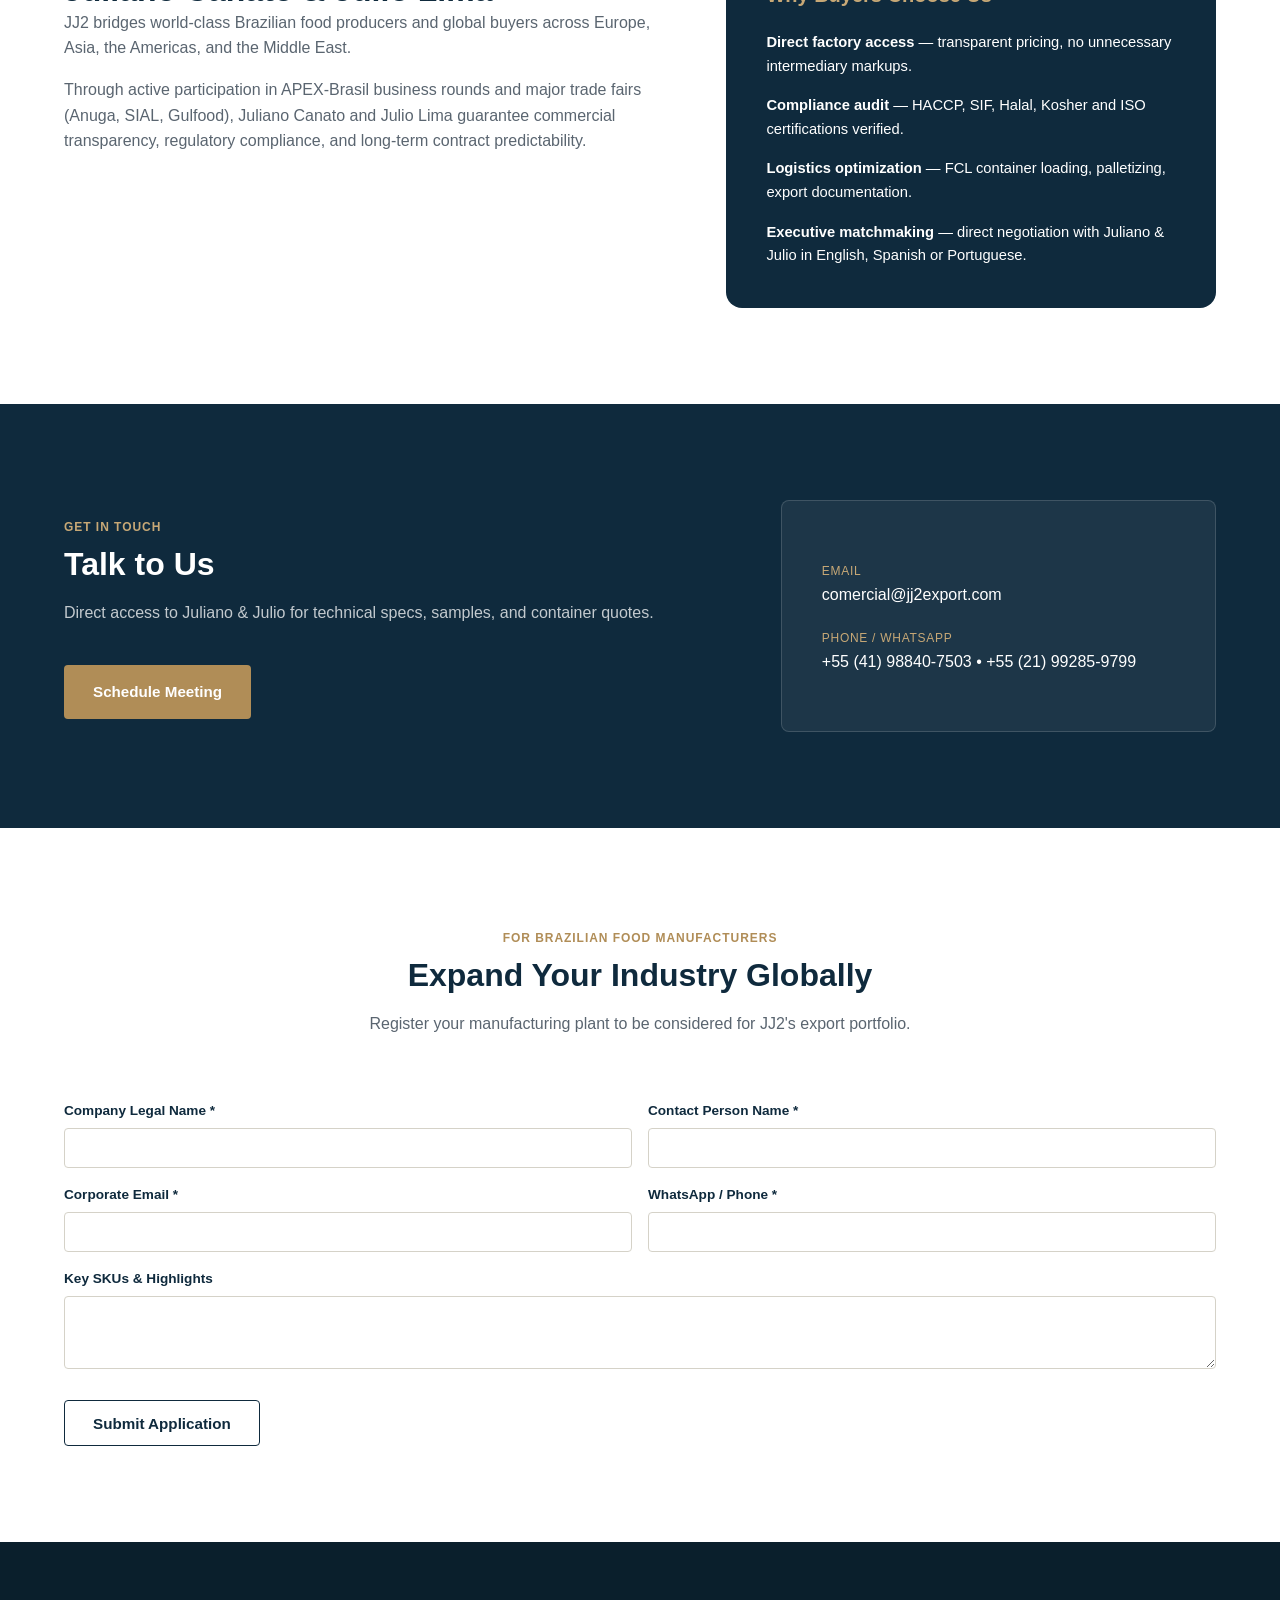
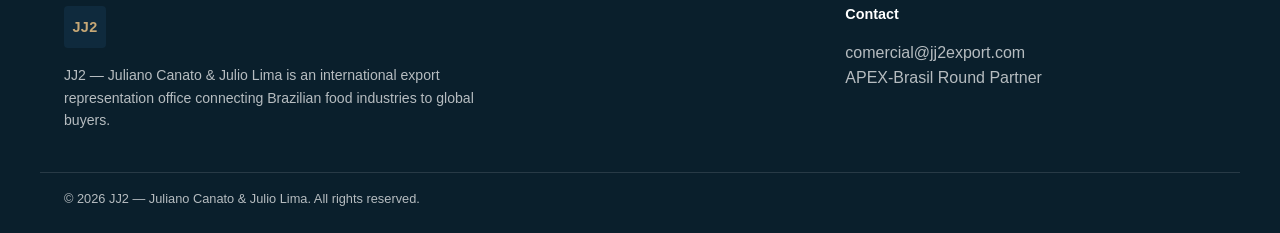
==== commit 266e271a: "fix: corrige nomes das imagens Cover.jpg para cover.jpg" ====
--- a/index.html
+++ b/index.html
@@ -186,3 +186,4 @@
 </html>
 
 
+
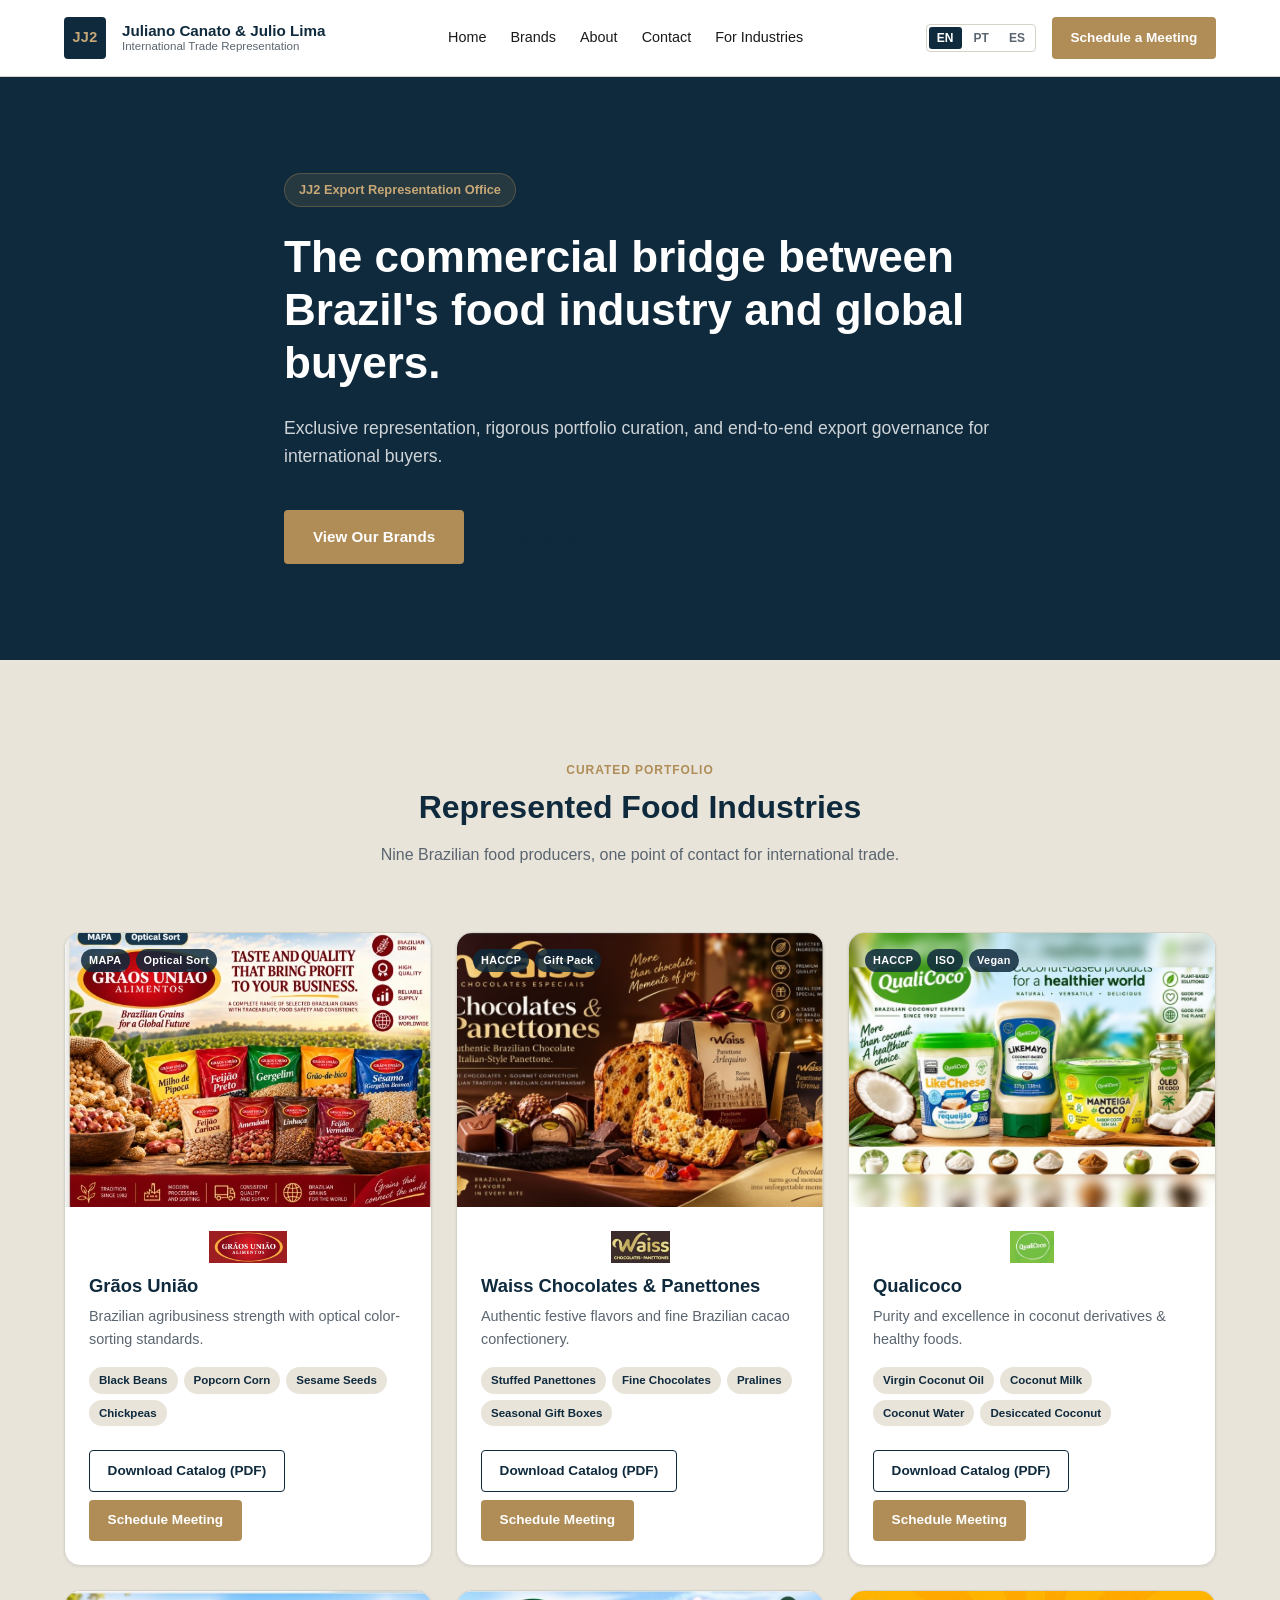
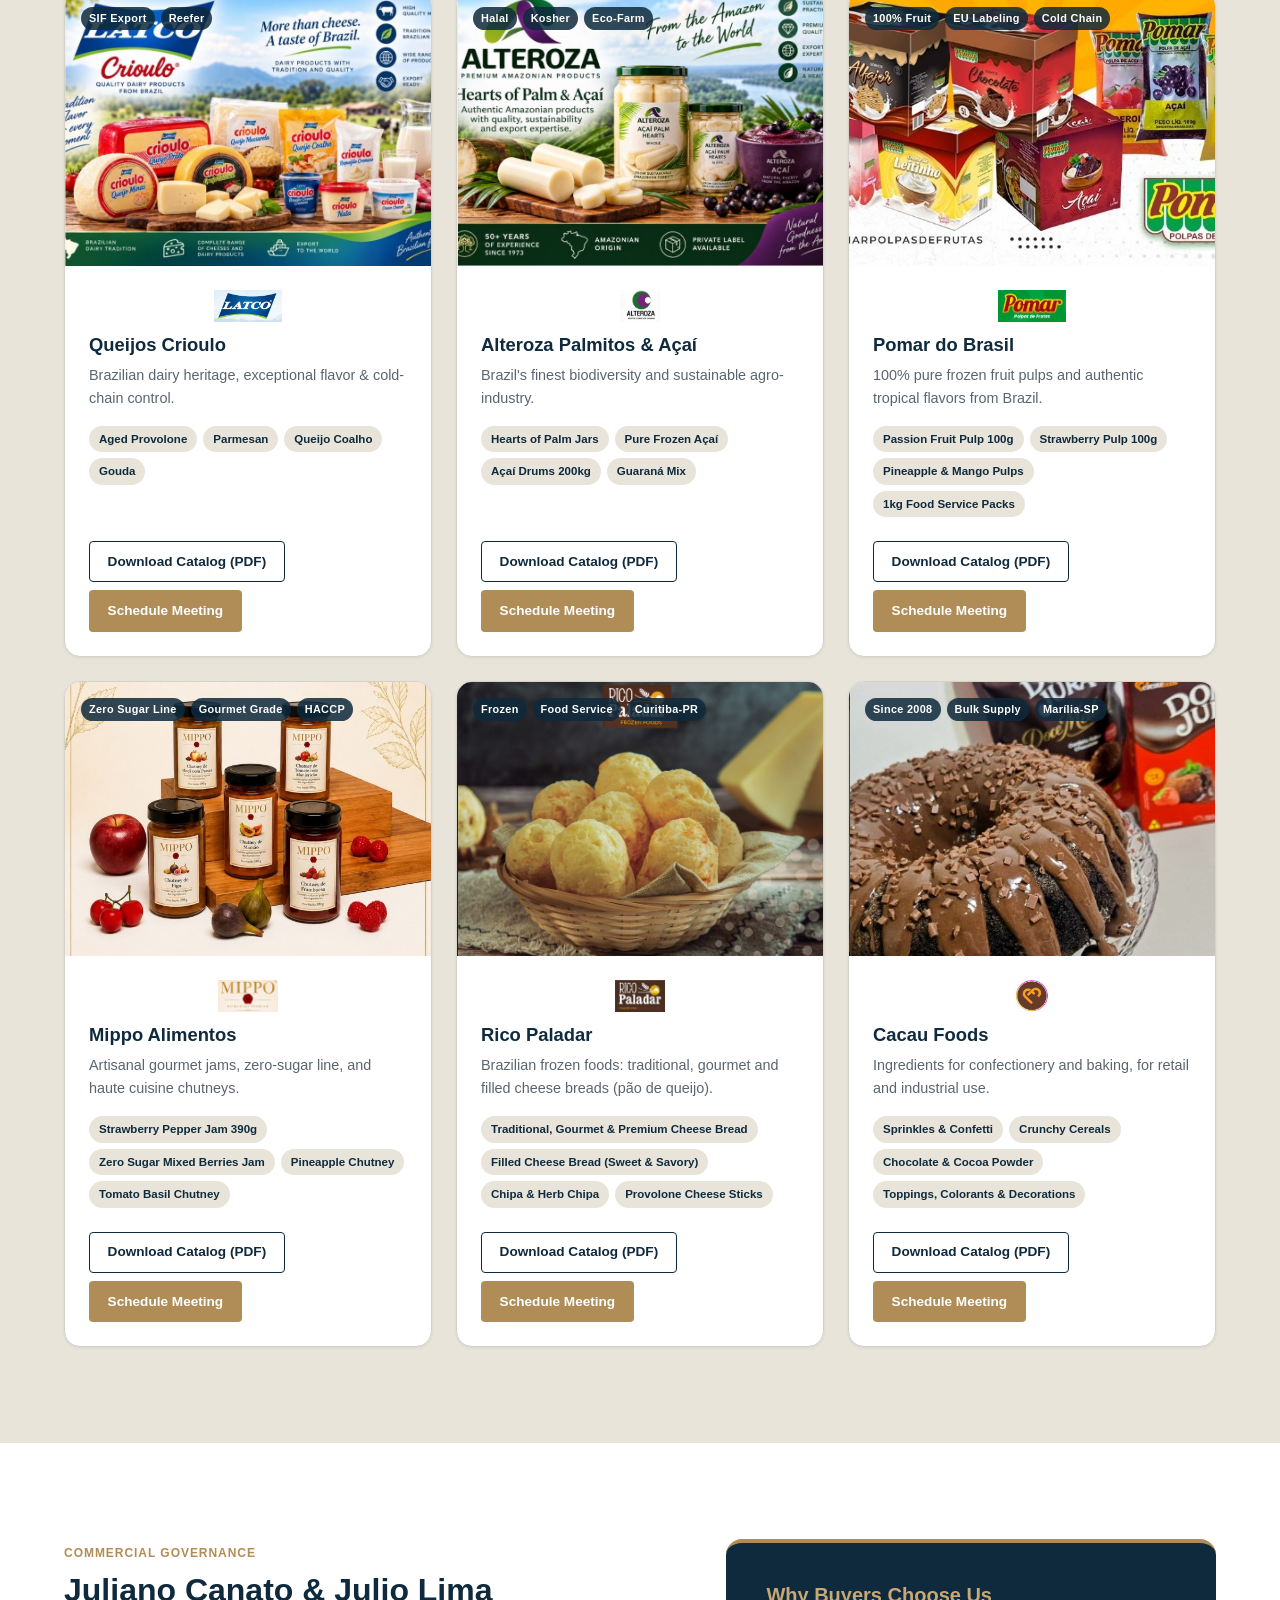
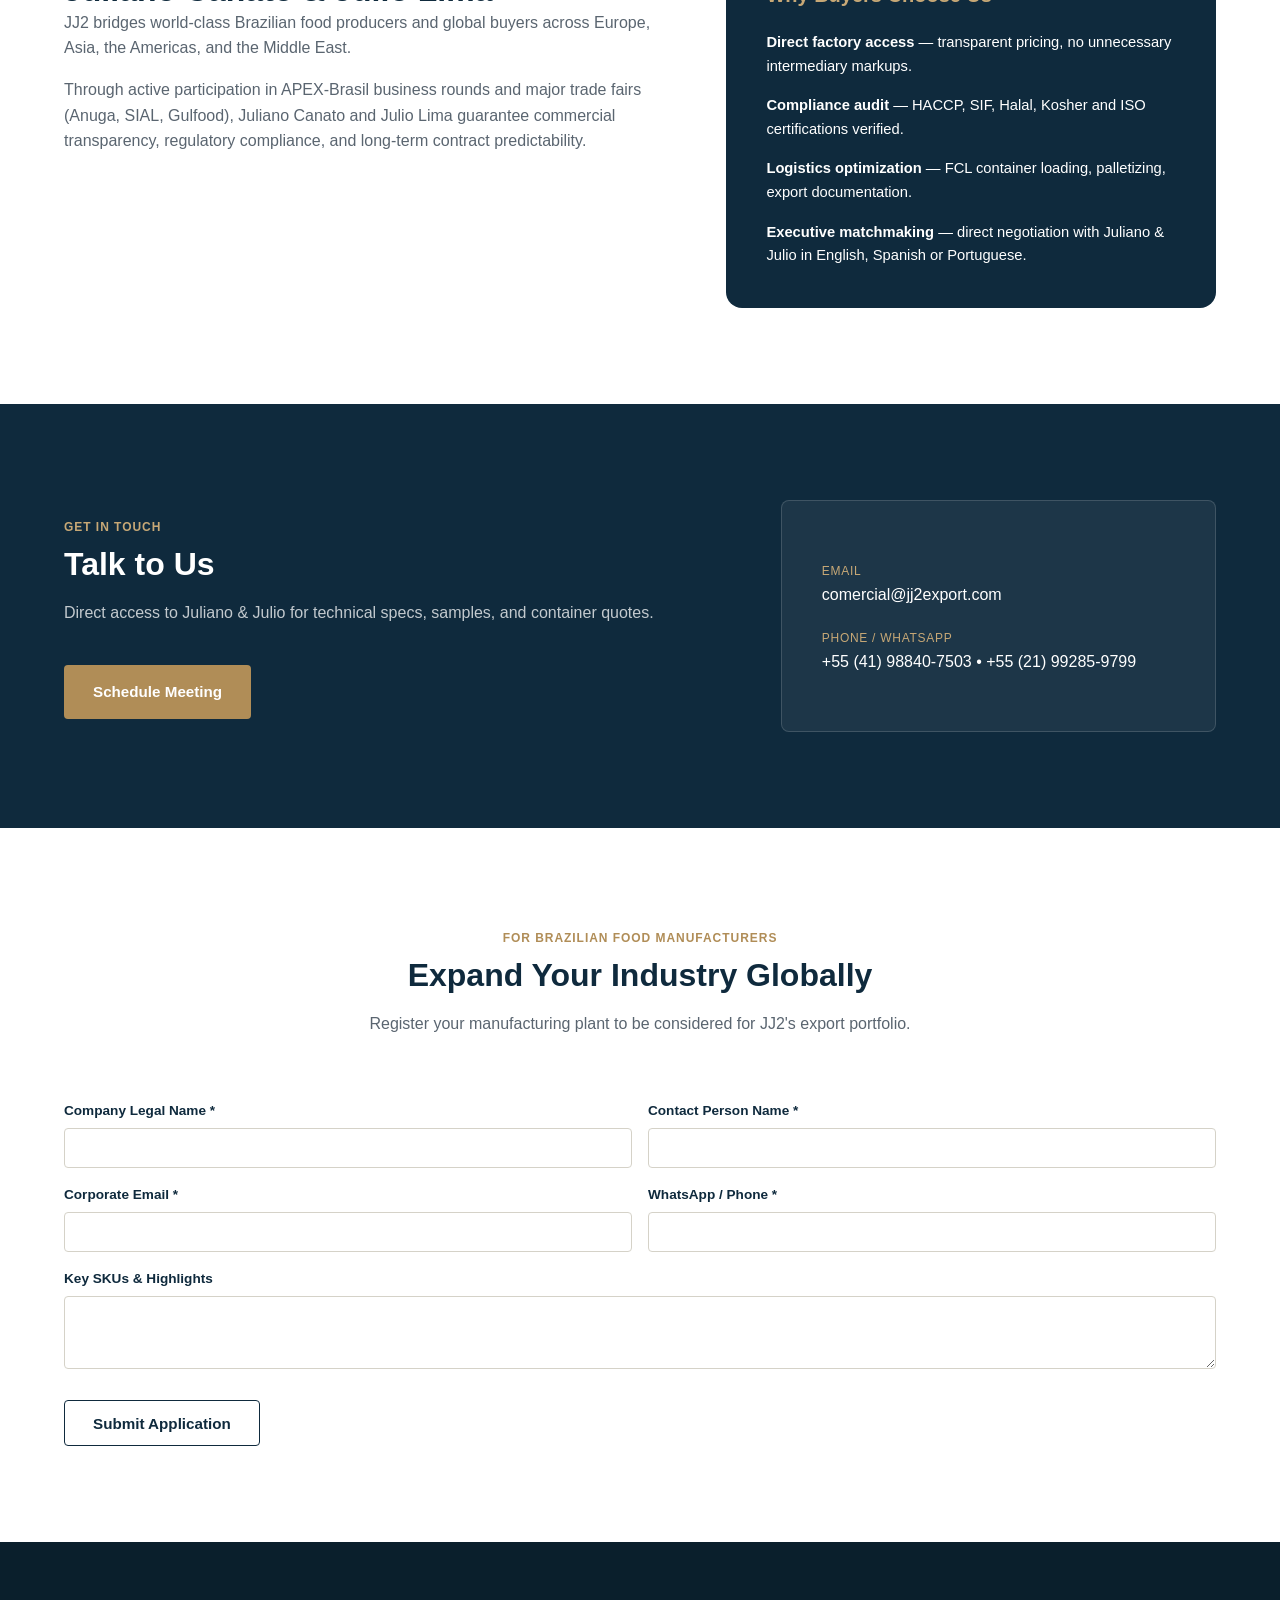
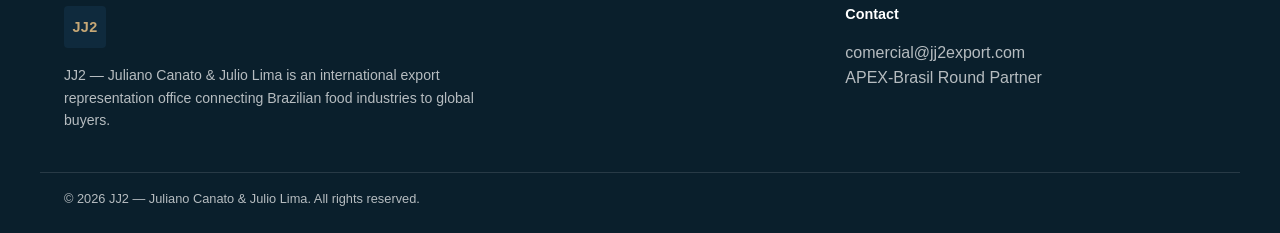
==== commit f3f0ce78: "ampliacao do portfolio com Rico Paladar e Cacau Foods (9 marcas)" ====
--- a/index.html
+++ b/index.html
@@ -1,11 +1,11 @@
-﻿<!DOCTYPE html>
+<!DOCTYPE html>
 <html lang="en" data-default-lang="en">
 <head>
   <meta charset="UTF-8">
   <meta name="viewport" content="width=device-width, initial-scale=1.0">
   <title>JJ2 — Juliano Canato & Julio Lima | Brazilian Food Export Representation</title>
-  <meta name="description" content="International trade representation connecting Brazil's leading food industries — Qualicoco, Waiss, Queijos Crioulo, Grãos União, Alteroza, Pomar do Brasil and Mippo Alimentos — to global buyers. APEX-Brasil partner.">
-  <meta name="keywords" content="JJ2, Brazilian food export, Qualicoco, Waiss, Queijos Crioulo, Grãos União, Alteroza, Pomar do Brasil, Mippo Alimentos, APEX Brasil, food representation">
+  <meta name="description" content="International trade representation connecting Brazil's leading food industries — Qualicoco, Waiss, Queijos Crioulo, Grãos União, Alteroza, Pomar do Brasil, Mippo Alimentos, Rico Paladar and Cacau Foods — to global buyers. APEX-Brasil partner.">
+  <meta name="keywords" content="JJ2, Brazilian food export, Qualicoco, Waiss, Queijos Crioulo, Grãos União, Alteroza, Pomar do Brasil, Mippo Alimentos, Rico Paladar, Cacau Foods, APEX Brasil, food representation">
   <link rel="canonical" href="https://jj2export.com.br/">
 
   <meta property="og:type" content="website">
@@ -81,7 +81,7 @@
         <div class="section-header">
           <span class="label" data-i18n="section_brands_tag">Curated Portfolio</span>
           <h2 data-i18n="section_brands_title">Represented Food Industries</h2>
-          <p data-i18n="section_brands_desc">Seven Brazilian food producers, one point of contact for international trade.</p>
+          <p data-i18n="section_brands_desc">Nine Brazilian food producers, one point of contact for international trade.</p>
         </div>
         <div class="brands-grid" id="brandsGrid">
           <!-- rendered by js/app.js from js/brands-data.js -->
